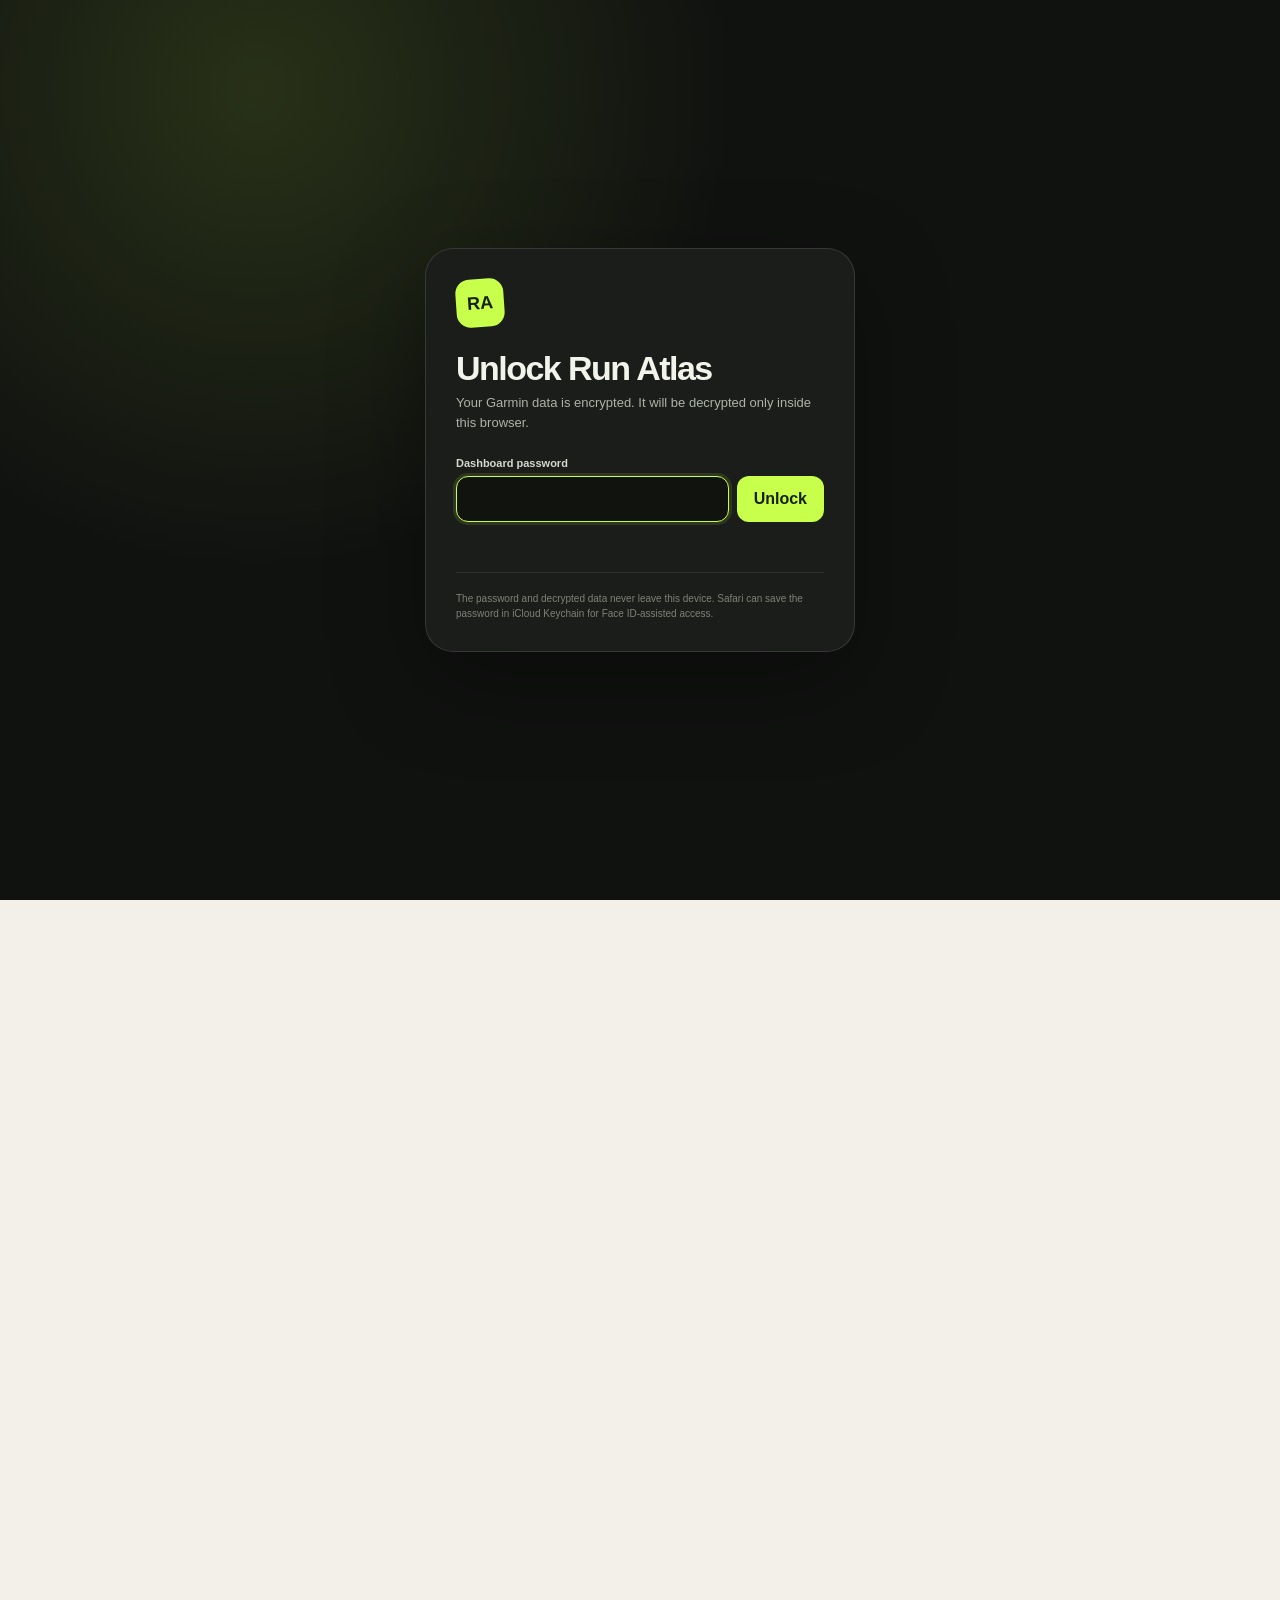
==== docs/index.html @ 518bfecf "Add encrypted Garmin dashboard publishing Co-authored-by: Cursor <cursoragent@cursor.com>" ====
<!doctype html>
<html lang="en">
<head>
<meta name="robots" content="noindex,nofollow">
<meta name="referrer" content="no-referrer">
<meta name="theme-color" content="#101210">
<meta name="apple-mobile-web-app-capable" content="yes">
<meta name="apple-mobile-web-app-status-bar-style" content="black-translucent">
<meta name="apple-mobile-web-app-title" content="Run Atlas">
<link rel="manifest" href="manifest.webmanifest">
<link rel="icon" href="icon.svg" type="image/svg+xml">
<link rel="stylesheet" href="unlock.css">

<meta charset="utf-8">
<meta name="viewport" content="width=device-width, initial-scale=1">
<title>Run Atlas</title>
<style>
  :root {
    color-scheme: light;
    --page: #f2f0e9;
    --surface: #fffef9;
    --surface-2: #e9e6dc;
    --ink: #151712;
    --muted: #696c63;
    --faint: #96998f;
    --line: rgba(21, 23, 18, .12);
    --hero: #171b16;
    --hero-ink: #f7f7ef;
    --lime: #c7ff4a;
    --blue: #527dff;
    --teal: #1aa87d;
    --orange: #ef7e42;
    --rose: #d75b67;
    --violet: #9c78ff;
    --shadow: 0 22px 65px rgba(31, 34, 27, .09);
    --radius: 22px;
  }
  :root[data-theme="dark"] {
    color-scheme: dark;
    --page: #101210;
    --surface: #1a1d19;
    --surface-2: #252920;
    --ink: #f2f3eb;
    --muted: #b1b5aa;
    --faint: #7d8277;
    --line: rgba(255, 255, 255, .11);
    --hero: #e9eee2;
    --hero-ink: #111510;
    --lime: #b6ed3f;
    --blue: #7898ff;
    --teal: #41c99d;
    --orange: #ff9864;
    --rose: #f17a86;
    --violet: #b59aff;
    --shadow: 0 24px 70px rgba(0, 0, 0, .28);
  }
  @media (prefers-color-scheme: dark) {
    :root:not([data-theme]) {
      color-scheme: dark;
      --page: #101210;
      --surface: #1a1d19;
      --surface-2: #252920;
      --ink: #f2f3eb;
      --muted: #b1b5aa;
      --faint: #7d8277;
      --line: rgba(255, 255, 255, .11);
      --hero: #e9eee2;
      --hero-ink: #111510;
      --lime: #b6ed3f;
      --blue: #7898ff;
      --teal: #41c99d;
      --orange: #ff9864;
      --rose: #f17a86;
      --violet: #b59aff;
      --shadow: 0 24px 70px rgba(0, 0, 0, .28);
    }
  }

  * { box-sizing: border-box; }
  html { scroll-behavior: smooth; }
  body {
    margin: 0;
    padding: 0 20px 76px;
    background:
      radial-gradient(circle at 7% -4%, color-mix(in srgb, var(--lime) 13%, transparent), transparent 30rem),
      var(--page);
    color: var(--ink);
    font-family: ui-sans-serif, -apple-system, BlinkMacSystemFont, "Segoe UI", sans-serif;
    -webkit-font-smoothing: antialiased;
  }
  button { font: inherit; }
  .wrap { width: min(1200px, 100%); margin: 0 auto; }
  .mono { font-variant-numeric: tabular-nums; }

  header { min-height: 92px; display: flex; align-items: center; gap: 14px; }
  .brand { display: flex; align-items: center; gap: 11px; font-size: 14px; font-weight: 760; }
  .brand-mark {
    width: 31px; height: 31px; display: grid; place-items: center; border-radius: 9px;
    background: var(--ink); color: var(--page); font-size: 10px; letter-spacing: -.04em;
    transform: rotate(-4deg);
  }
  .updated { color: var(--faint); font-size: 11px; }
  .spacer { flex: 1; }
  .theme-btn {
    padding: 8px 13px; border: 1px solid var(--line); border-radius: 999px;
    color: var(--ink); background: color-mix(in srgb, var(--surface) 82%, transparent); cursor: pointer;
  }

  .hero {
    position: relative; overflow: hidden; padding: clamp(26px, 5vw, 58px);
    background: var(--hero); color: var(--hero-ink); border-radius: 34px; box-shadow: var(--shadow);
  }
  .hero::after {
    content: ""; position: absolute; width: 480px; height: 480px; border-radius: 50%;
    right: -170px; top: -250px; background: var(--lime); opacity: .13;
  }
  .periods { position: relative; z-index: 2; display: flex; gap: 5px; flex-wrap: wrap; margin-bottom: 48px; }
  .periods button {
    border: 1px solid color-mix(in srgb, var(--hero-ink) 18%, transparent);
    border-radius: 999px; padding: 8px 12px; color: color-mix(in srgb, var(--hero-ink) 64%, transparent);
    background: transparent; font-size: 11px; cursor: pointer;
  }
  .periods button.active { color: #17200b; background: var(--lime); border-color: var(--lime); font-weight: 760; }
  .hero-grid { position: relative; z-index: 1; display: grid; grid-template-columns: 1.25fr .75fr; gap: 50px; align-items: end; }
  .hero-eyebrow { color: color-mix(in srgb, var(--hero-ink) 56%, transparent); font-size: 11px; font-weight: 800; letter-spacing: .11em; text-transform: uppercase; }
  .distance {
    display: flex; align-items: end; gap: 12px; margin: 12px 0 16px;
    font-size: clamp(86px, 15vw, 168px); line-height: .72; font-weight: 790; letter-spacing: -.085em;
  }
  .distance span { padding-bottom: .08em; font-size: clamp(18px, 2.5vw, 30px); letter-spacing: 0; color: color-mix(in srgb, var(--hero-ink) 62%, transparent); }
  .hero-summary { color: color-mix(in srgb, var(--hero-ink) 68%, transparent); font-size: 13px; }
  .hero-aside {
    padding: 20px; border: 1px solid color-mix(in srgb, var(--hero-ink) 15%, transparent);
    border-radius: 20px; background: color-mix(in srgb, var(--hero-ink) 5%, transparent);
  }
  .aside-label { color: color-mix(in srgb, var(--hero-ink) 50%, transparent); font-size: 10px; letter-spacing: .09em; text-transform: uppercase; }
  .aside-value { margin: 8px 0 5px; font-size: 26px; font-weight: 720; letter-spacing: -.035em; }
  .aside-sub { color: color-mix(in srgb, var(--hero-ink) 58%, transparent); font-size: 11px; line-height: 1.5; }
  .hero-stats {
    position: relative; z-index: 1; display: grid; grid-template-columns: repeat(5, 1fr);
    margin-top: 44px; padding-top: 22px; border-top: 1px solid color-mix(in srgb, var(--hero-ink) 15%, transparent);
  }
  .hero-stat { padding-right: 14px; }
  .hero-stat .label { color: color-mix(in srgb, var(--hero-ink) 46%, transparent); font-size: 9px; letter-spacing: .08em; text-transform: uppercase; }
  .hero-stat .value { margin-top: 5px; font-size: clamp(17px, 2vw, 23px); font-weight: 680; letter-spacing: -.02em; }
  .hero-stat .sub { margin-top: 3px; color: color-mix(in srgb, var(--hero-ink) 42%, transparent); font-size: 9px; }

  .section { margin-top: 54px; }
  .section-head { display: flex; justify-content: space-between; align-items: end; gap: 24px; margin-bottom: 16px; }
  .kicker { color: var(--blue); font-size: 10px; font-weight: 820; letter-spacing: .11em; text-transform: uppercase; }
  h2 { margin: 5px 0 0; font-size: clamp(25px, 3vw, 35px); line-height: 1; letter-spacing: -.045em; }
  .section-note { max-width: 48ch; color: var(--muted); font-size: 11px; line-height: 1.5; text-align: right; }
  .card { padding: 22px; border: 1px solid var(--line); border-radius: var(--radius); background: var(--surface); }
  .card-title { font-size: 14px; font-weight: 740; letter-spacing: -.02em; }
  .card-sub { margin-top: 4px; color: var(--muted); font-size: 11px; line-height: 1.5; }
  .grid-2 { display: grid; grid-template-columns: repeat(2, minmax(0, 1fr)); gap: 12px; }

  .chart { display: block; width: 100%; height: auto; margin-top: 17px; overflow: visible; }
  .grid-line { stroke: var(--line); stroke-width: 1; }
  .axis-label { fill: var(--faint); font-size: 9px; }
  .trend-line { fill: none; stroke-linecap: round; stroke-linejoin: round; stroke-width: 3; }
  .chart-caption { display: flex; justify-content: space-between; gap: 12px; margin-top: 7px; color: var(--muted); font-size: 10px; }

  .zone-track { display: flex; gap: 3px; height: 16px; margin: 28px 0 18px; border-radius: 999px; overflow: hidden; background: var(--surface-2); }
  .zone-segment { min-width: 2px; height: 100%; }
  .zone-legend { display: grid; grid-template-columns: repeat(3, 1fr); gap: 10px; }
  .zone-item { font-size: 10px; color: var(--muted); }
  .zone-item strong { display: block; margin-bottom: 3px; color: var(--ink); font-size: 18px; }
  .swatch { display: inline-block; width: 7px; height: 7px; margin-right: 5px; border-radius: 2px; }

  .latest-card {
    display: grid; grid-template-columns: minmax(0, .8fr) minmax(0, 1.2fr); gap: 38px;
    color: var(--hero-ink); background: var(--hero);
  }
  .latest-card .kicker { color: var(--lime); }
  .latest-distance { margin: 18px 0 3px; font-size: 56px; font-weight: 760; letter-spacing: -.065em; }
  .latest-distance span { font-size: 15px; letter-spacing: 0; color: color-mix(in srgb, var(--hero-ink) 55%, transparent); }
  .latest-title { color: color-mix(in srgb, var(--hero-ink) 62%, transparent); font-size: 12px; }
  .latest-stat-grid { display: grid; grid-template-columns: repeat(2, 1fr); gap: 18px 12px; margin-top: 28px; }
  .latest-stat .label { color: color-mix(in srgb, var(--hero-ink) 43%, transparent); font-size: 9px; text-transform: uppercase; letter-spacing: .08em; }
  .latest-stat .value { margin-top: 3px; font-size: 18px; font-weight: 670; }
  .read-card { padding: 18px; border-radius: 16px; background: color-mix(in srgb, var(--hero-ink) 7%, transparent); }
  .read-label { color: var(--lime); font-size: 9px; font-weight: 820; letter-spacing: .09em; text-transform: uppercase; }
  .read-text { margin-top: 8px; color: color-mix(in srgb, var(--hero-ink) 78%, transparent); font-size: 12px; line-height: 1.6; }
  .economy-grid { display: grid; grid-template-columns: repeat(3, 1fr); gap: 8px; margin-top: 14px; }
  .economy {
    min-height: 100px; padding: 13px; border-radius: 14px;
    border: 1px solid color-mix(in srgb, var(--hero-ink) 12%, transparent);
  }
  .economy .label { color: color-mix(in srgb, var(--hero-ink) 45%, transparent); font-size: 9px; }
  .economy .value { margin-top: 8px; font-size: 22px; font-weight: 690; }
  .economy .value span { font-size: 10px; color: color-mix(in srgb, var(--hero-ink) 48%, transparent); }
  .economy .delta { margin-top: 4px; color: color-mix(in srgb, var(--hero-ink) 50%, transparent); font-size: 9px; }
  .economy .delta.good { color: var(--lime); }
  .economy .delta.watch { color: var(--orange); }

  .recovery-grid { display: grid; grid-template-columns: repeat(6, minmax(0, 1fr)); gap: 10px; }
  .recovery-card { min-height: 152px; padding: 16px; border: 1px solid var(--line); border-radius: 18px; background: var(--surface); }
  .recovery-label { min-height: 28px; color: var(--muted); font-size: 10px; line-height: 1.35; }
  .recovery-value { margin-top: 11px; font-size: 28px; font-weight: 730; letter-spacing: -.045em; }
  .recovery-value span { font-size: 10px; color: var(--muted); letter-spacing: 0; }
  .recovery-sub { margin-top: 5px; color: var(--faint); font-size: 9px; line-height: 1.4; }
  .mini-bars { display: flex; align-items: end; gap: 3px; height: 27px; margin-top: 14px; }
  .mini-bars i { flex: 1; min-width: 2px; border-radius: 2px 2px 0 0; background: var(--blue); opacity: .65; }
  .empty-value { color: var(--faint); }

  .table-wrap { overflow-x: auto; }
  table { width: 100%; border-collapse: collapse; margin-top: 5px; font-size: 11px; }
  th, td { padding: 12px 9px; border-bottom: 1px solid var(--line); white-space: nowrap; text-align: left; }
  th { color: var(--faint); font-size: 8px; font-weight: 780; letter-spacing: .08em; text-transform: uppercase; }
  td.num, th.num { text-align: right; font-variant-numeric: tabular-nums; }
  tbody tr:first-child { background: color-mix(in srgb, var(--lime) 11%, transparent); }
  tbody tr:last-child td { border-bottom: 0; }
  .latest-tag { margin-left: 5px; color: var(--teal); font-size: 8px; font-weight: 800; text-transform: uppercase; }

  footer { display: flex; justify-content: space-between; gap: 20px; margin-top: 50px; color: var(--faint); font-size: 9px; line-height: 1.5; }

  @media (max-width: 900px) {
    .hero-grid, .latest-card { grid-template-columns: 1fr; }
    .hero-aside { max-width: 520px; }
    .recovery-grid { grid-template-columns: repeat(3, 1fr); }
    .economy-grid { grid-template-columns: repeat(2, 1fr); }
  }
  @media (max-width: 700px) {
    .hero-stats { grid-template-columns: repeat(3, 1fr); row-gap: 20px; }
    .grid-2 { grid-template-columns: 1fr; }
    .section-head { flex-direction: column; align-items: start; }
    .section-note { text-align: left; }
  }
  @media (max-width: 520px) {
    body { padding: 0 12px 50px; }
    header { min-height: 76px; }
    .updated { display: none; }
    .hero { padding: 24px 20px; border-radius: 24px; }
    .periods { margin-bottom: 38px; }
    .distance { font-size: 86px; }
    .hero-stats { grid-template-columns: repeat(2, 1fr); }
    .recovery-grid { grid-template-columns: repeat(2, 1fr); }
    .economy-grid { grid-template-columns: 1fr; }
    footer { flex-direction: column; }
  }
</style>
</head>
<body class="locked">
<div class="unlock-screen" id="unlock-screen">
  <main class="unlock-card">
    <div class="unlock-mark">RA</div>
    <h1>Unlock Run Atlas</h1>
    <p>Your Garmin data is encrypted. It will be decrypted only inside this browser.</p>
    <form id="unlock-form">
      <label for="unlock-password">Dashboard password</label>
      <div class="unlock-row">
        <input id="unlock-password" type="password" autocomplete="current-password"
               autocapitalize="none" spellcheck="false" required>
        <button id="unlock-submit" type="submit">Unlock</button>
      </div>
      <div class="unlock-error" id="unlock-error" role="alert" aria-live="polite"></div>
    </form>
    <div class="unlock-privacy">
      The password and decrypted data never leave this device. Safari can save
      the password in iCloud Keychain for Face ID-assisted access.
    </div>
  </main>
</div>

<div class="wrap">
  <header>
    <div class="brand"><span class="brand-mark">RA</span> Run Atlas</div>
    <span class="updated" id="updated"></span>
    <span class="spacer"></span>
    <button class="theme-btn" id="theme-btn" type="button" aria-label="Toggle color theme">Theme</button>
  </header>

  <main>
    <section class="hero" aria-labelledby="hero-label">
      <div class="periods" aria-label="Dashboard period">
        <button type="button" data-period="week">This week</button>
        <button type="button" data-period="30d" class="active">Last 30 days</button>
        <button type="button" data-period="block">Current block</button>
      </div>
      <div class="hero-grid">
        <div>
          <div class="hero-eyebrow" id="hero-label">Rolling 30 days</div>
          <div class="distance mono"><b id="hero-km">–</b><span>km</span></div>
          <div class="hero-summary" id="hero-summary"></div>
        </div>
        <div class="hero-aside">
          <div class="aside-label">Rhythm of the period</div>
          <div class="aside-value mono" id="weekly-rate">–</div>
          <div class="aside-sub" id="period-note"></div>
        </div>
      </div>
      <div class="hero-stats" id="hero-stats"></div>
    </section>

    <section class="section" aria-labelledby="momentum-title">
      <div class="section-head">
        <div><div class="kicker">Volume & effort</div><h2 id="momentum-title">Training rhythm</h2></div>
        <div class="section-note">A descriptive view of what happened—distance, frequency and effort distribution—with no goal or target imposed.</div>
      </div>
      <div class="grid-2">
        <article class="card">
          <div class="card-title">Weekly distance</div>
          <div class="card-sub">The last twelve weeks of your current continuous running block.</div>
          <div id="weekly-chart"></div>
        </article>
        <article class="card">
          <div class="card-title">Heart-rate zone mix</div>
          <div class="card-sub" id="zone-sub">Time spent at each effort level in the selected period.</div>
          <div id="zones"></div>
        </article>
      </div>
    </section>

    <section class="section" aria-labelledby="latest-title">
      <div class="section-head">
        <div><div class="kicker">Most recent activity</div><h2 id="latest-title">Latest run</h2></div>
        <div class="section-note">Cadence and form remain visible here, interpreted alongside speed and cardiovascular cost rather than used as a standalone score.</div>
      </div>
      <article class="card latest-card">
        <div>
          <div class="kicker" id="latest-date"></div>
          <div class="latest-distance mono"><b id="latest-km">–</b><span> km</span></div>
          <div class="latest-title" id="latest-name"></div>
          <div class="latest-stat-grid" id="latest-stats"></div>
        </div>
        <div>
          <div class="read-card">
            <div class="read-label">The useful read</div>
            <div class="read-text" id="coach-read"></div>
          </div>
          <div class="economy-grid" id="economy-grid"></div>
        </div>
      </article>
    </section>

    <section class="section" aria-labelledby="recovery-title">
      <div class="section-head">
        <div><div class="kicker">Daily Garmin signals</div><h2 id="recovery-title">Recovery window</h2></div>
        <div class="section-note" id="recovery-note">Latest available reading with a seven-day mini history. Missing device metrics stay blank instead of being guessed.</div>
      </div>
      <div class="recovery-grid" id="recovery-grid"></div>
    </section>

    <section class="section" aria-labelledby="form-title">
      <div class="section-head">
        <div><div class="kicker">Running economy</div><h2 id="form-title">Form over time</h2></div>
        <div class="section-note">Block-scoped trends make changes visible without projecting them into unsupported future outcomes.</div>
      </div>
      <div class="grid-2">
        <article class="card">
          <div class="card-title">Cadence progression</div>
          <div class="card-sub">Steps per minute on each eligible run. Latest: <strong id="cadence-latest"></strong></div>
          <div id="cadence-chart"></div>
        </article>
        <article class="card">
          <div class="card-title">Aerobic efficiency</div>
          <div class="card-sub">Metres travelled per heartbeat. Higher means more ground for the same cardiovascular cost.</div>
          <div id="efficiency-chart"></div>
        </article>
      </div>
      <article class="card" style="margin-top:12px">
        <div class="card-title">Cadence inside the latest run</div>
        <div class="card-sub">Lap-by-lap turnover reveals late-run drift hidden by the activity average.</div>
        <div id="lap-chart"></div>
      </article>
    </section>

    <section class="section" aria-labelledby="log-title">
      <div class="section-head">
        <div><div class="kicker">Selected period</div><h2 id="log-title">Run log</h2></div>
        <div class="section-note" id="log-note"></div>
      </div>
      <div class="card table-wrap">
        <table>
          <thead><tr>
            <th>Date</th><th class="num">Distance</th><th class="num">Time</th><th class="num">Pace</th>
            <th class="num">HR</th><th class="num">Cadence</th><th class="num">Power</th>
            <th class="num">Vert. ratio</th><th class="num">Load</th>
          </tr></thead>
          <tbody id="log-body"></tbody>
        </table>
      </div>
    </section>
  </main>

  <footer>
    <span>Personal Garmin dashboard · generated locally · no AI required</span>
    <span>Compare form metrics at similar pace and terrain; no single number defines running economy.</span>
  </footer>
</div>

<script id="dashboard-data" type="application/json"></script>
<script>
function startDashboard(DATA) {
  const SNAP = DATA.snapshot;
  const LATEST = SNAP.run;
  const ANCHOR = new Date(LATEST.datetime);
  let activePeriod = '30d';

  const $ = id => document.getElementById(id);
  const sum = (rows, fn) => rows.reduce((total, row) => total + (fn(row) || 0), 0);
  const average = values => values.length ? values.reduce((a, b) => a + b, 0) / values.length : null;
  function el(tag, cls, value) {
    const node = document.createElement(tag);
    if (cls) node.className = cls;
    if (value != null) node.textContent = value;
    return node;
  }
  function fmtPace(value) {
    if (value == null) return '–';
    let minutes = Math.floor(value), seconds = Math.round((value - minutes) * 60);
    if (seconds === 60) { minutes += 1; seconds = 0; }
    return minutes + ':' + String(seconds).padStart(2, '0');
  }
  function fmtDuration(minutes) {
    if (minutes == null) return '–';
    const hours = Math.floor(minutes / 60), mins = Math.round(minutes % 60);
    return hours ? `${hours}h ${mins}m` : `${mins}m`;
  }
  function signed(value, digits) {
    if (value == null) return '–';
    return (value > 0 ? '+' : '') + value.toFixed(digits);
  }
  function shortDate(value) {
    return new Date(value + 'T12:00:00').toLocaleDateString(undefined, { day: 'numeric', month: 'short' });
  }
  function monday(date) {
    const result = new Date(date);
    result.setHours(0, 0, 0, 0);
    result.setDate(result.getDate() - ((result.getDay() + 6) % 7));
    return result;
  }
  function periodRuns(key) {
    if (key === 'block') return DATA.runs.filter(run => run.in_block);
    const start = key === 'week' ? monday(ANCHOR) : new Date(ANCHOR.getTime() - 30 * 86400000);
    return DATA.runs.filter(run => {
      const time = new Date(run.datetime);
      return time >= start && time <= ANCHOR;
    });
  }
  function weighted(rows, field, weight) {
    const valid = rows.filter(row => row[field] != null && row[weight] > 0);
    const denominator = sum(valid, row => row[weight]);
    return denominator ? sum(valid, row => row[field] * row[weight]) / denominator : null;
  }
  function aggregate(rows, key) {
    const km = sum(rows, row => row.dist_km);
    const minutes = sum(rows, row => row.dur_min);
    const comparable = rows.filter(row => row.trend_eligible);
    const dates = rows.map(row => new Date(row.datetime));
    let spanDays = key === 'week' ? 7 : key === '30d' ? 30 : dates.length
      ? Math.max(7, (Math.max(...dates) - Math.min(...dates)) / 86400000 + 1) : 7;
    const zones = [0, 0, 0, 0, 0];
    rows.forEach(row => (row.hr_zones || []).forEach((value, i) => zones[i] += value || 0));
    return {
      km, minutes, count: rows.length, zones,
      longest: rows.length ? Math.max(...rows.map(row => row.dist_km)) : 0,
      cadence: weighted(comparable, 'cadence', 'dur_min'),
      pace: weighted(comparable, 'pace', 'dist_km'),
      hr: weighted(comparable, 'avg_hr', 'dur_min'),
      elevation: sum(rows, row => row.elev_gain),
      load: sum(rows, row => row.training_load),
      weeklyRate: km / spanDays * 7
    };
  }

  function renderHero() {
    const rows = periodRuns(activePeriod);
    const stats = aggregate(rows, activePeriod);
    const labels = {
      week: `Week of ${shortDate(monday(ANCHOR).toISOString().slice(0, 10))}`,
      '30d': `Rolling 30 days ending ${shortDate(LATEST.date)}`,
      block: `Current block since ${shortDate(DATA.block_start)}`
    };
    $('hero-label').textContent = labels[activePeriod];
    $('hero-km').textContent = stats.km.toFixed(1);
    $('hero-summary').textContent = `${stats.count} runs · ${fmtDuration(stats.minutes)} moving · longest ${stats.longest.toFixed(1)} km`;
    $('weekly-rate').textContent = stats.weeklyRate.toFixed(1) + ' km / week';
    $('period-note').textContent = activePeriod === 'week'
      ? 'Calendar week, Monday through the latest recorded activity.'
      : activePeriod === '30d'
        ? 'Rolling average across the selected 30-day window.'
        : `${DATA.block_run_count} runs without a break longer than 60 days.`;

    const heroStats = $('hero-stats');
    heroStats.innerHTML = '';
    [
      ['Cadence', stats.cadence != null ? stats.cadence.toFixed(0) + ' spm' : '–', `latest ${LATEST.cadence ? LATEST.cadence.toFixed(1) : '–'}`],
      ['Average pace', stats.pace != null ? fmtPace(stats.pace) + '/km' : '–', 'distance-weighted'],
      ['Average HR', stats.hr != null ? stats.hr.toFixed(0) + ' bpm' : '–', 'time-weighted'],
      ['Elevation', stats.elevation ? Math.round(stats.elevation) + ' m' : '–', 'total ascent'],
      ['Training load', stats.load ? Math.round(stats.load).toLocaleString() : '–', 'Garmin total']
    ].forEach(([label, value, sub]) => {
      const box = el('div', 'hero-stat');
      box.appendChild(el('div', 'label', label));
      box.appendChild(el('div', 'value mono', value));
      box.appendChild(el('div', 'sub', sub));
      heroStats.appendChild(box);
    });
    renderZones(stats.zones);
    renderLog(rows);
  }

  function renderWeekly() {
    const weekly = DATA.weekly.filter(week => week.week >= DATA.block_start).slice(-12);
    const host = $('weekly-chart');
    if (!weekly.length) return;
    const W = 560, H = 225, left = 34, right = 10, top = 20, bottom = 28;
    const max = Math.max(...weekly.map(week => week.km), 1) * 1.12;
    const slot = (W - left - right) / weekly.length;
    const y = value => top + (max - value) / max * (H - top - bottom);
    const svg = document.createElementNS('http://www.w3.org/2000/svg', 'svg');
    svg.setAttribute('viewBox', `0 0 ${W} ${H}`); svg.setAttribute('class', 'chart');
    svg.setAttribute('role', 'img'); svg.setAttribute('aria-label', 'Weekly running distance');
    [0, .5, 1].forEach(ratio => {
      const gy = top + ratio * (H - top - bottom);
      const line = document.createElementNS(svg.namespaceURI, 'line');
      [['x1', left], ['x2', W - right], ['y1', gy], ['y2', gy], ['class', 'grid-line']].forEach(([k, v]) => line.setAttribute(k, v));
      svg.appendChild(line);
      const label = document.createElementNS(svg.namespaceURI, 'text');
      label.setAttribute('x', 0); label.setAttribute('y', gy + 3); label.setAttribute('class', 'axis-label');
      label.textContent = (max - ratio * max).toFixed(0); svg.appendChild(label);
    });
    weekly.forEach((week, i) => {
      const bar = document.createElementNS(svg.namespaceURI, 'rect');
      const x = left + i * slot + slot * .16, width = slot * .68;
      bar.setAttribute('x', x); bar.setAttribute('y', y(week.km));
      bar.setAttribute('width', width); bar.setAttribute('height', Math.max(1, H - bottom - y(week.km)));
      bar.setAttribute('rx', 4); bar.setAttribute('fill', i === weekly.length - 1 ? 'var(--lime)' : 'var(--blue)');
      svg.appendChild(bar);
      if (i % 2 === 0 || i === weekly.length - 1) {
        const label = document.createElementNS(svg.namespaceURI, 'text');
        label.setAttribute('x', x + width / 2); label.setAttribute('y', H - 6);
        label.setAttribute('text-anchor', 'middle'); label.setAttribute('class', 'axis-label');
        label.textContent = week.week.slice(5); svg.appendChild(label);
      }
    });
    host.appendChild(svg);
    const caption = el('div', 'chart-caption');
    caption.appendChild(el('span', null, weekly.length + ' weeks shown'));
    caption.appendChild(el('span', 'mono', 'Latest ' + weekly[weekly.length - 1].km.toFixed(1) + ' km'));
    host.appendChild(caption);
  }

  function renderZones(zones) {
    const host = $('zones'); host.innerHTML = '';
    const bands = [zones[0] + zones[1], zones[2], zones[3] + zones[4]];
    const total = bands.reduce((a, b) => a + b, 0);
    if (!total) {
      host.appendChild(el('div', 'card-sub', 'No heart-rate zone data in this period.'));
      return;
    }
    const colors = ['var(--teal)', 'var(--orange)', 'var(--rose)'];
    const labels = ['Easy · Z1–2', 'Moderate · Z3', 'Hard · Z4–5'];
    const track = el('div', 'zone-track');
    bands.forEach((value, i) => {
      const segment = el('span', 'zone-segment');
      segment.style.width = (100 * value / total) + '%'; segment.style.background = colors[i];
      track.appendChild(segment);
    });
    host.appendChild(track);
    const legend = el('div', 'zone-legend');
    bands.forEach((value, i) => {
      const item = el('div', 'zone-item');
      item.appendChild(el('strong', 'mono', (100 * value / total).toFixed(0) + '%'));
      const swatch = el('span', 'swatch'); swatch.style.background = colors[i]; item.appendChild(swatch);
      item.appendChild(document.createTextNode(labels[i])); legend.appendChild(item);
    });
    host.appendChild(legend);
  }

  function buildCoachRead() {
    const efficiency = SNAP.economy.find(metric => metric.field === 'efficiency');
    const cadenceDelta = SNAP.cadence.delta;
    const previous = SNAP.previous_run;
    const paceDelta = previous && previous.pace && LATEST.pace ? LATEST.pace - previous.pace : null;
    let opening;
    if (cadenceDelta != null && cadenceDelta > 2 && efficiency && efficiency.delta < 0) {
      opening = `Cadence was ${cadenceDelta.toFixed(1)} spm above the recent baseline, while aerobic efficiency was ${Math.abs(efficiency.delta).toFixed(2)} m/beat lower.`;
    } else if (cadenceDelta != null && efficiency && cadenceDelta > 1 && efficiency.delta > 0) {
      opening = 'Cadence and aerobic efficiency both moved up against their recent baselines.';
    } else {
      opening = `Cadence was ${Math.abs(cadenceDelta || 0).toFixed(1)} spm ${cadenceDelta >= 0 ? 'above' : 'below'} the recent baseline.`;
    }
    const pace = paceDelta != null ? ` Pace was ${Math.abs(paceDelta * 60).toFixed(0)} sec/km ${paceDelta > 0 ? 'slower' : 'faster'} than the prior run.` : '';
    const finish = LATEST.decoupling != null ? ` Back-half pace change: ${signed(LATEST.decoupling, 1)}%.` : '';
    return opening + pace + ' Read these together rather than chasing turnover alone.' + finish;
  }

  function renderLatest() {
    $('latest-date').textContent = shortDate(LATEST.date);
    $('latest-km').textContent = LATEST.dist_km.toFixed(2);
    $('latest-name').textContent = (LATEST.name || 'Run') + ' · ' + (LATEST.te_label || 'running').replaceAll('_', ' ').toLowerCase();
    const host = $('latest-stats');
    [
      ['Time', fmtDuration(LATEST.dur_min)],
      ['Pace', LATEST.pace_str + '/km'],
      ['Cadence', LATEST.cadence ? LATEST.cadence.toFixed(1) + ' spm' : '–'],
      ['Average HR', LATEST.avg_hr ? LATEST.avg_hr.toFixed(0) + ' bpm' : '–']
    ].forEach(([label, value]) => {
      const item = el('div', 'latest-stat');
      item.appendChild(el('div', 'label', label)); item.appendChild(el('div', 'value mono', value)); host.appendChild(item);
    });
    $('coach-read').textContent = buildCoachRead();
    SNAP.economy.forEach(metric => {
      const item = el('div', 'economy');
      item.appendChild(el('div', 'label', metric.label));
      const digits = metric.field === 'efficiency' ? 2 : ['gct', 'stride_len', 'avg_power'].includes(metric.field) ? 0 : 1;
      const value = el('div', 'value mono', metric.value != null ? metric.value.toFixed(digits) : '–');
      value.appendChild(el('span', null, ' ' + metric.unit)); item.appendChild(value);
      let cls = 'delta', delta = 'No recent baseline';
      if (metric.delta != null) {
        delta = signed(metric.delta, digits) + ' vs previous 10';
        if (metric.lower_better != null && metric.delta !== 0) {
          const improved = metric.lower_better ? metric.delta < 0 : metric.delta > 0;
          cls += improved ? ' good' : ' watch';
        }
      }
      item.appendChild(el('div', cls, delta)); $('economy-grid').appendChild(item);
    });
  }

  function latestWellness(field) {
    return DATA.wellness.slice().reverse().find(day => day[field] != null);
  }
  function recentWellnessValues(field, count) {
    return DATA.wellness.filter(day => day[field] != null).slice(-count).map(day => day[field]);
  }
  function renderRecovery() {
    const configs = [
      ['Sleep score', 'sleep_score', '', 'Garmin overnight score', 'var(--violet)'],
      ['Sleep duration', 'sleep_hours', 'h', 'Total recorded sleep', 'var(--blue)'],
      ['Body battery', 'body_battery', '', 'Latest daily level', 'var(--lime)'],
      ['Resting HR', 'resting_hr', 'bpm', 'Daily resting pulse', 'var(--rose)'],
      ['HRV', 'hrv', 'ms', 'Last-night average', 'var(--teal)'],
      ['Readiness', 'readiness', '/100', 'Garmin training readiness', 'var(--orange)'],
      ['Stress', 'stress', '', 'Average daily stress', 'var(--orange)'],
      ['Steps', 'steps', '', 'Latest daily steps', 'var(--blue)'],
      ['Respiration', 'respiration', 'brpm', 'Average during sleep', 'var(--teal)'],
      ['SpO₂', 'spo2', '%', 'Average during sleep', 'var(--violet)']
    ];
    const available = configs.filter(config => latestWellness(config[1])).slice(0, 6);
    const host = $('recovery-grid');
    available.forEach(([label, field, unit, sub, color]) => {
      const record = latestWellness(field);
      const values = recentWellnessValues(field, 7);
      const card = el('article', 'recovery-card');
      card.appendChild(el('div', 'recovery-label', label));
      const raw = record[field];
      const formatted = field === 'steps' ? Math.round(raw).toLocaleString()
        : field === 'sleep_hours' ? raw.toFixed(1)
        : Number(raw).toFixed(field === 'respiration' || field === 'spo2' ? 1 : 0);
      const value = el('div', 'recovery-value mono', formatted);
      value.appendChild(el('span', null, unit ? ' ' + unit : '')); card.appendChild(value);
      card.appendChild(el('div', 'recovery-sub', `${sub} · ${shortDate(record.date)}`));
      const bars = el('div', 'mini-bars');
      const min = Math.min(...values), max = Math.max(...values);
      values.forEach(point => {
        const bar = el('i'); bar.style.background = color;
        bar.style.height = (7 + 20 * ((point - min) / (max - min || 1))) + 'px'; bars.appendChild(bar);
      });
      card.appendChild(bars); host.appendChild(card);
    });
    if (!available.length) host.appendChild(el('div', 'card empty-value', 'No recent wellness readings are available.'));
  }

  function renderTrend(hostId, field, digits, unit, color, aria) {
    const host = $(hostId);
    const rows = DATA.runs.filter(run => run.in_block && run.trend_eligible && run[field] != null).slice(-24);
    if (rows.length < 2) { host.appendChild(el('div', 'card-sub', 'Not enough readings yet.')); return; }
    const W = 560, H = 215, left = 36, right = 14, top = 20, bottom = 28;
    const values = rows.map(run => run[field]);
    let min = Math.min(...values), max = Math.max(...values), pad = (max - min || 1) * .18;
    min -= pad; max += pad;
    const x = i => left + i * ((W - left - right) / (rows.length - 1));
    const y = value => top + (max - value) / (max - min) * (H - top - bottom);
    const svg = document.createElementNS('http://www.w3.org/2000/svg', 'svg');
    svg.setAttribute('viewBox', `0 0 ${W} ${H}`); svg.setAttribute('class', 'chart');
    svg.setAttribute('role', 'img'); svg.setAttribute('aria-label', aria);
    [0, .5, 1].forEach(ratio => {
      const gy = top + ratio * (H - top - bottom), line = document.createElementNS(svg.namespaceURI, 'line');
      [['x1', left], ['x2', W-right], ['y1', gy], ['y2', gy], ['class', 'grid-line']].forEach(([k,v]) => line.setAttribute(k,v));
      svg.appendChild(line);
      const label = document.createElementNS(svg.namespaceURI, 'text');
      label.setAttribute('x', 0); label.setAttribute('y', gy + 3); label.setAttribute('class', 'axis-label');
      label.textContent = (max - ratio * (max - min)).toFixed(digits); svg.appendChild(label);
    });
    const path = document.createElementNS(svg.namespaceURI, 'path');
    path.setAttribute('d', rows.map((row, i) => `${i ? 'L' : 'M'} ${x(i).toFixed(1)} ${y(row[field]).toFixed(1)}`).join(' '));
    path.setAttribute('class', 'trend-line'); path.setAttribute('stroke', color); svg.appendChild(path);
    rows.forEach((row, i) => {
      const circle = document.createElementNS(svg.namespaceURI, 'circle');
      circle.setAttribute('cx', x(i)); circle.setAttribute('cy', y(row[field]));
      circle.setAttribute('r', i === rows.length - 1 ? 6 : 2.7);
      circle.setAttribute('fill', i === rows.length - 1 ? 'var(--lime)' : color);
      if (i === rows.length - 1) circle.setAttribute('stroke', 'var(--ink)');
      svg.appendChild(circle);
    });
    host.appendChild(svg);
    const caption = el('div', 'chart-caption');
    caption.appendChild(el('span', null, `${rows.length} recent readings`));
    caption.appendChild(el('span', 'mono', `Latest ${rows[rows.length-1][field].toFixed(digits)} ${unit}`));
    host.appendChild(caption);
  }

  function renderLaps() {
    const host = $('lap-chart'), laps = (LATEST.laps || []).filter(lap => lap.cadence != null);
    if (laps.length < 2) { host.appendChild(el('div', 'card-sub', 'No lap-level cadence recorded.')); return; }
    const W = 1120, H = 215, left = 38, right = 12, top = 22, bottom = 28;
    const values = laps.map(lap => lap.cadence), min = Math.min(...values) - 3, max = Math.max(...values) + 3;
    const x = i => left + i * ((W-left-right)/(laps.length-1)), y = v => top + (max-v)/(max-min)*(H-top-bottom);
    const svg = document.createElementNS('http://www.w3.org/2000/svg', 'svg');
    svg.setAttribute('viewBox', `0 0 ${W} ${H}`); svg.setAttribute('class', 'chart');
    svg.setAttribute('role', 'img'); svg.setAttribute('aria-label', 'Latest run cadence by lap');
    [0,.5,1].forEach(ratio => {
      const gy = top + ratio*(H-top-bottom), line = document.createElementNS(svg.namespaceURI,'line');
      [['x1',left],['x2',W-right],['y1',gy],['y2',gy],['class','grid-line']].forEach(([k,v])=>line.setAttribute(k,v));
      svg.appendChild(line);
      const label = document.createElementNS(svg.namespaceURI,'text');
      label.setAttribute('x',0); label.setAttribute('y',gy+3); label.setAttribute('class','axis-label');
      label.textContent=(max-ratio*(max-min)).toFixed(0); svg.appendChild(label);
    });
    const path = document.createElementNS(svg.namespaceURI,'path');
    path.setAttribute('d',laps.map((lap,i)=>`${i?'L':'M'} ${x(i)} ${y(lap.cadence)}`).join(' '));
    path.setAttribute('class','trend-line'); path.setAttribute('stroke','var(--blue)'); svg.appendChild(path);
    laps.forEach((lap,i)=>{
      const dot=document.createElementNS(svg.namespaceURI,'circle');
      dot.setAttribute('cx',x(i)); dot.setAttribute('cy',y(lap.cadence)); dot.setAttribute('r',4);
      dot.setAttribute('fill','var(--surface)'); dot.setAttribute('stroke','var(--blue)'); dot.setAttribute('stroke-width',2); svg.appendChild(dot);
      if (laps.length<=16 || i%2===0 || i===laps.length-1) {
        const label=document.createElementNS(svg.namespaceURI,'text');
        label.setAttribute('x',x(i)); label.setAttribute('y',H-5); label.setAttribute('text-anchor','middle'); label.setAttribute('class','axis-label');
        label.textContent=lap.lap; svg.appendChild(label);
      }
    });
    host.appendChild(svg);
    const half=Math.floor(laps.length/2), first=average(laps.slice(0,half).map(l=>l.cadence)), second=average(laps.slice(half).map(l=>l.cadence));
    const caption=el('div','chart-caption');
    caption.appendChild(el('span',null,`First half ${first.toFixed(1)} spm`));
    caption.appendChild(el('span','mono',`Back-half change ${signed(second-first,1)} spm`)); host.appendChild(caption);
  }

  function renderLog(rows) {
    const host = $('log-body'); host.innerHTML = '';
    const sorted = rows.slice().sort((a,b)=>b.datetime.localeCompare(a.datetime));
    $('log-note').textContent = `${sorted.length} runs in the selected period.`;
    sorted.forEach((run,index)=>{
      const tr=document.createElement('tr'), date=el('td',null,shortDate(run.date));
      if(run.datetime===LATEST.datetime) date.appendChild(el('span','latest-tag','latest'));
      tr.appendChild(date);
      [
        run.dist_km.toFixed(1)+' km', fmtDuration(run.dur_min), run.pace_str+'/km',
        run.avg_hr?run.avg_hr.toFixed(0):'–', run.cadence?run.cadence.toFixed(1):'–',
        run.avg_power?run.avg_power.toFixed(0)+' W':'–', run.vert_ratio?run.vert_ratio.toFixed(1)+'%':'–',
        run.training_load?run.training_load.toFixed(0):'–'
      ].forEach(value=>tr.appendChild(el('td','num mono',value)));
      host.appendChild(tr);
    });
  }

  $('updated').textContent = `Data through ${shortDate(LATEST.date)} · ${DATA.runs.length} runs stored`;
  renderWeekly();
  renderLatest();
  renderRecovery();
  $('cadence-latest').textContent = LATEST.cadence ? LATEST.cadence.toFixed(1) + ' spm' : '–';
  renderTrend('cadence-chart','cadence',0,'spm','var(--blue)','Cadence over the current block');
  renderTrend('efficiency-chart','efficiency',2,'m/beat','var(--teal)','Aerobic efficiency over the current block');
  renderLaps();
  renderHero();

  document.querySelectorAll('.periods button').forEach(button => button.addEventListener('click', () => {
    activePeriod = button.dataset.period;
    document.querySelectorAll('.periods button').forEach(item => item.classList.toggle('active', item === button));
    renderHero();
  }));

  (function initTheme() {
    const button = $('theme-btn');
    let saved; try { saved = localStorage.getItem('run-atlas-theme'); } catch (error) {}
    if (saved) document.documentElement.setAttribute('data-theme', saved);
    button.addEventListener('click', () => {
      const explicit = document.documentElement.getAttribute('data-theme');
      const isDark = explicit ? explicit === 'dark' : matchMedia('(prefers-color-scheme: dark)').matches;
      const next = isDark ? 'light' : 'dark';
      document.documentElement.setAttribute('data-theme', next);
      button.setAttribute('aria-pressed', String(next === 'dark'));
      try { localStorage.setItem('run-atlas-theme', next); } catch (error) {}
    });
  })();
}

window.startDashboard = startDashboard;
const embeddedDashboardData = document.getElementById('dashboard-data').textContent.trim();
if (embeddedDashboardData) {
  startDashboard(JSON.parse(embeddedDashboardData));
}
</script>
<script src="unlock.js"></script>
</body>
</html>
---- docs/unlock.css ----
.locked > .wrap {
  visibility: hidden;
}

.unlock-screen {
  position: fixed;
  inset: 0;
  z-index: 1000;
  display: grid;
  place-items: center;
  padding: 24px;
  background:
    radial-gradient(circle at 20% 10%, rgba(199, 255, 74, 0.13), transparent 30rem),
    #101210;
  color: #f2f3eb;
  font-family: ui-sans-serif, -apple-system, BlinkMacSystemFont, "Segoe UI", sans-serif;
}

.unlock-card {
  width: min(430px, 100%);
  padding: 30px;
  border: 1px solid rgba(255, 255, 255, 0.12);
  border-radius: 28px;
  background: #1a1d19;
  box-shadow: 0 30px 90px rgba(0, 0, 0, 0.35);
}

.unlock-mark {
  width: 48px;
  height: 48px;
  display: grid;
  place-items: center;
  border-radius: 14px;
  background: #c7ff4a;
  color: #17200b;
  font-size: 18px;
  font-weight: 900;
  transform: rotate(-4deg);
}

.unlock-card h1 {
  margin: 24px 0 8px;
  font-size: 34px;
  line-height: 1;
  letter-spacing: -0.045em;
}

.unlock-card p {
  margin: 0 0 24px;
  color: #aeb3a8;
  font-size: 13px;
  line-height: 1.55;
}

.unlock-card label {
  display: block;
  margin-bottom: 7px;
  color: #d6d9d0;
  font-size: 11px;
  font-weight: 700;
}

.unlock-row {
  display: flex;
  gap: 8px;
}

.unlock-row input {
  min-width: 0;
  flex: 1;
  padding: 13px 14px;
  border: 1px solid rgba(255, 255, 255, 0.14);
  border-radius: 12px;
  outline: none;
  background: #11130f;
  color: #fff;
  font: inherit;
}

.unlock-row input:focus {
  border-color: #c7ff4a;
  box-shadow: 0 0 0 3px rgba(199, 255, 74, 0.12);
}

.unlock-row button {
  padding: 0 17px;
  border: 0;
  border-radius: 12px;
  background: #c7ff4a;
  color: #17200b;
  font: inherit;
  font-weight: 800;
  cursor: pointer;
}

.unlock-row button:disabled {
  cursor: wait;
  opacity: 0.65;
}

.unlock-error {
  min-height: 18px;
  margin-top: 10px;
  color: #ff8d80;
  font-size: 11px;
}

.unlock-privacy {
  margin-top: 22px;
  padding-top: 18px;
  border-top: 1px solid rgba(255, 255, 255, 0.09);
  color: #7d8277;
  font-size: 10px;
  line-height: 1.5;
}
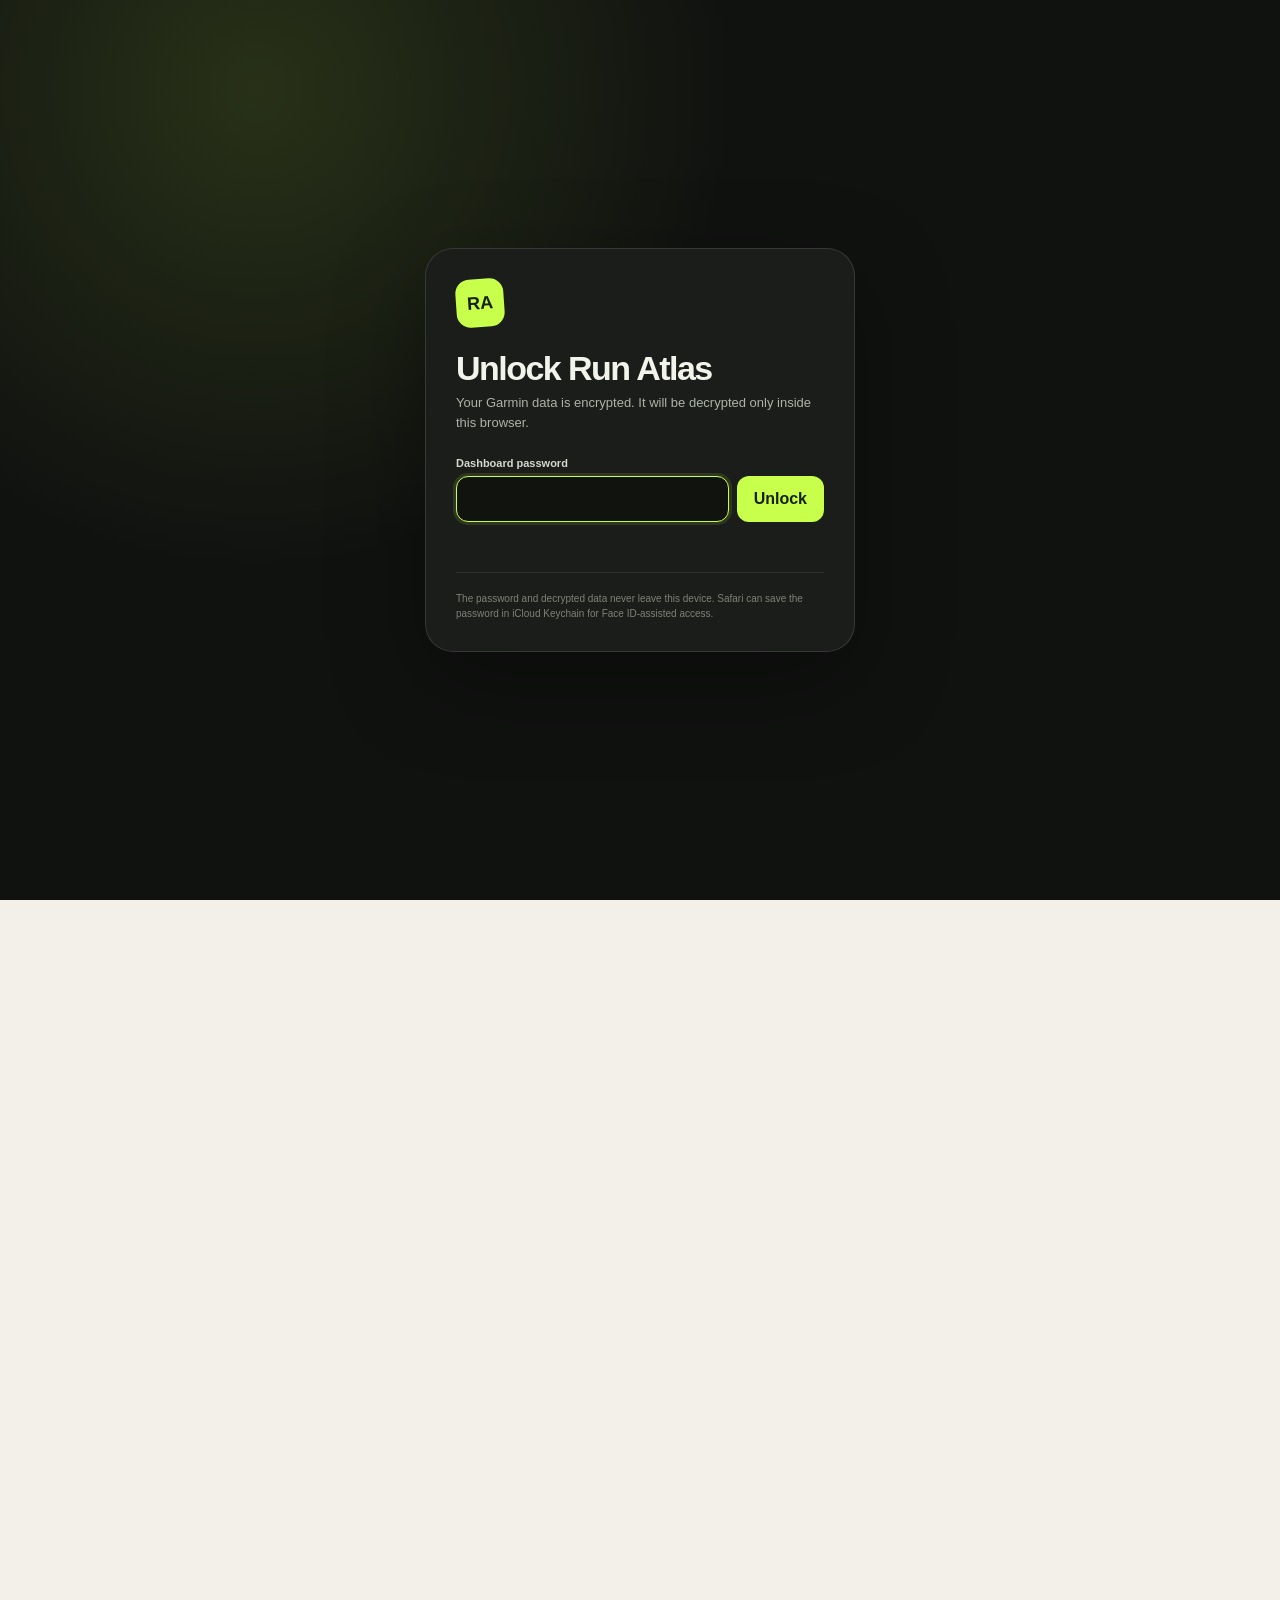
==== commit bf644d3a: "Update encrypted dashboard" ====
--- a/docs/index.html
+++ b/docs/index.html
@@ -168,6 +168,29 @@
   .zone-item strong { display: block; margin-bottom: 3px; color: var(--ink); font-size: 18px; }
   .swatch { display: inline-block; width: 7px; height: 7px; margin-right: 5px; border-radius: 2px; }
 
+  .vo2-card {
+    display: grid; grid-template-columns: minmax(280px, .75fr) minmax(0, 1.25fr);
+    gap: clamp(26px, 5vw, 64px); align-items: center; overflow: hidden;
+  }
+  .vo2-gauge-wrap { position: relative; width: min(330px, 100%); margin: 0 auto; }
+  .vo2-gauge { display: block; width: 100%; height: auto; overflow: visible; }
+  .vo2-gauge path { fill: none; stroke-width: 12; }
+  .vo2-marker { stroke: var(--surface); stroke-width: 4; }
+  .vo2-reading {
+    position: absolute; inset: 29% 0 auto; display: flex; flex-direction: column;
+    align-items: center; pointer-events: none;
+  }
+  .vo2-reading strong { font-size: 62px; line-height: 1; font-weight: 530; letter-spacing: -.055em; }
+  .vo2-reading span { margin-top: 12px; font-size: 18px; }
+  .vo2-title { display: flex; align-items: center; gap: 9px; color: var(--muted); font-size: 12px; }
+  .vo2-title-mark { color: var(--teal); font-size: 18px; }
+  .vo2-context h3 { margin: 10px 0 8px; font-size: clamp(25px, 3vw, 36px); letter-spacing: -.045em; }
+  .vo2-copy { max-width: 58ch; color: var(--muted); font-size: 12px; line-height: 1.6; }
+  .vo2-facts { display: grid; grid-template-columns: repeat(2, minmax(0, 1fr)); gap: 10px; margin-top: 24px; }
+  .vo2-fact { padding: 13px 14px; border-radius: 14px; background: var(--surface-2); }
+  .vo2-fact .label { color: var(--faint); font-size: 9px; letter-spacing: .07em; text-transform: uppercase; }
+  .vo2-fact .value { margin-top: 5px; font-size: 17px; font-weight: 690; letter-spacing: -.025em; }
+
   .latest-card {
     display: grid; grid-template-columns: minmax(0, .8fr) minmax(0, 1.2fr); gap: 38px;
     color: var(--hero-ink); background: var(--hero);
@@ -216,7 +239,7 @@
   footer { display: flex; justify-content: space-between; gap: 20px; margin-top: 50px; color: var(--faint); font-size: 9px; line-height: 1.5; }
 
   @media (max-width: 900px) {
-    .hero-grid, .latest-card { grid-template-columns: 1fr; }
+    .hero-grid, .vo2-card, .latest-card { grid-template-columns: 1fr; }
     .hero-aside { max-width: 520px; }
     .recovery-grid { grid-template-columns: repeat(3, 1fr); }
     .economy-grid { grid-template-columns: repeat(2, 1fr); }
@@ -310,6 +333,28 @@
           <div id="zones"></div>
         </article>
       </div>
+    </section>
+
+    <section class="section" aria-labelledby="vo2-title">
+      <div class="section-head">
+        <div><div class="kicker">Aerobic capacity</div><h2 id="vo2-title">Running VO₂ max</h2></div>
+        <div class="section-note">Garmin’s latest running estimate, refreshed with every sync and shown with its recent context.</div>
+      </div>
+      <article class="card vo2-card">
+        <div class="vo2-gauge-wrap">
+          <svg class="vo2-gauge" id="vo2-gauge" viewBox="0 0 300 250" role="img" aria-label="Running VO2 max gauge"></svg>
+          <div class="vo2-reading">
+            <strong class="mono" id="vo2-value">–</strong>
+            <span id="vo2-category"></span>
+          </div>
+        </div>
+        <div class="vo2-context">
+          <div class="vo2-title"><span class="vo2-title-mark">●</span> Latest Garmin running estimate</div>
+          <h3 id="vo2-headline">Aerobic capacity</h3>
+          <div class="vo2-copy" id="vo2-copy"></div>
+          <div class="vo2-facts" id="vo2-facts"></div>
+        </div>
+      </article>
     </section>
 
     <section class="section" aria-labelledby="latest-title">
@@ -568,6 +613,83 @@
       item.appendChild(document.createTextNode(labels[i])); legend.appendChild(item);
     });
     host.appendChild(legend);
+  }
+
+  function renderVo2() {
+    const history = (DATA.fitness && DATA.fitness.vo2_history) || [];
+    const status = DATA.training_status || {};
+    const latestHistory = history.length ? history[history.length - 1] : null;
+    const precise = Number(status.vo2max != null ? status.vo2max : latestHistory && latestHistory.v);
+    const gauge = $('vo2-gauge');
+
+    if (!Number.isFinite(precise)) {
+      $('vo2-value').textContent = '–';
+      $('vo2-category').textContent = 'Not available';
+      $('vo2-copy').textContent = 'Garmin has not supplied a running VO₂ max estimate yet.';
+      return;
+    }
+
+    const min = 25, max = 65, startAngle = 140, endAngle = 400;
+    const angleFor = value => startAngle + (endAngle - startAngle) *
+      ((Math.max(min, Math.min(max, value)) - min) / (max - min));
+    const point = angle => {
+      const radians = angle * Math.PI / 180;
+      return { x: 150 + 100 * Math.cos(radians), y: 130 + 100 * Math.sin(radians) };
+    };
+    const arc = (from, to) => {
+      const a = point(from), b = point(to);
+      return `M ${a.x.toFixed(2)} ${a.y.toFixed(2)} A 100 100 0 ${to - from > 180 ? 1 : 0} 1 ${b.x.toFixed(2)} ${b.y.toFixed(2)}`;
+    };
+    const ranges = [
+      [25, 35, 'var(--rose)'],
+      [35, 40, 'var(--orange)'],
+      [40, 45, 'var(--teal)'],
+      [45, 52, 'var(--blue)'],
+      [52, 65, 'var(--violet)']
+    ];
+    ranges.forEach(([from, to, color]) => {
+      const path = document.createElementNS(gauge.namespaceURI, 'path');
+      path.setAttribute('d', arc(angleFor(from) + 1.5, angleFor(to) - 1.5));
+      path.setAttribute('stroke', color);
+      path.setAttribute('stroke-linecap', 'butt');
+      gauge.appendChild(path);
+    });
+
+    const markerPoint = point(angleFor(precise));
+    const marker = document.createElementNS(gauge.namespaceURI, 'circle');
+    marker.setAttribute('cx', markerPoint.x);
+    marker.setAttribute('cy', markerPoint.y);
+    marker.setAttribute('r', 9);
+    marker.setAttribute('fill', 'var(--teal)');
+    marker.setAttribute('class', 'vo2-marker');
+    gauge.appendChild(marker);
+
+    const category = precise < 35 ? 'Low' : precise < 40 ? 'Fair'
+      : precise < 47 ? 'Good' : precise < 53 ? 'Excellent' : 'Superior';
+    $('vo2-value').textContent = Math.round(precise);
+    $('vo2-category').textContent = category;
+    $('vo2-headline').textContent = `${category} aerobic estimate`;
+    $('vo2-copy').textContent =
+      'VO₂ max estimates how much oxygen your body can use at hard running effort. Garmin recalculates it after qualifying activities, so this card follows the newest synced estimate automatically. Display bands are general context; Garmin’s exact classification can vary with profile and age.';
+
+    const first = history.length ? history[0].v : null;
+    const latestRunValue = latestHistory ? latestHistory.v : null;
+    const feedback = status.feedback
+      ? status.feedback.replace(/_\d+$/, '').replaceAll('_', ' ').toLowerCase()
+          .replace(/\b\w/g, letter => letter.toUpperCase())
+      : null;
+    const facts = [
+      ['Precise estimate', precise.toFixed(1)],
+      ['Latest run value', latestRunValue != null ? latestRunValue.toFixed(0) : '–'],
+      ['Current block change', first != null ? signed(precise - first, 1) : '–'],
+      ['Garmin status', feedback || 'Not available']
+    ];
+    facts.forEach(([label, value]) => {
+      const fact = el('div', 'vo2-fact');
+      fact.appendChild(el('div', 'label', label));
+      fact.appendChild(el('div', 'value mono', value));
+      $('vo2-facts').appendChild(fact);
+    });
   }
 
   function buildCoachRead() {
@@ -761,6 +883,7 @@
 
   $('updated').textContent = `Data through ${shortDate(LATEST.date)} · ${DATA.runs.length} runs stored`;
   renderWeekly();
+  renderVo2();
   renderLatest();
   renderRecovery();
   $('cadence-latest').textContent = LATEST.cadence ? LATEST.cadence.toFixed(1) + ' spm' : '–';
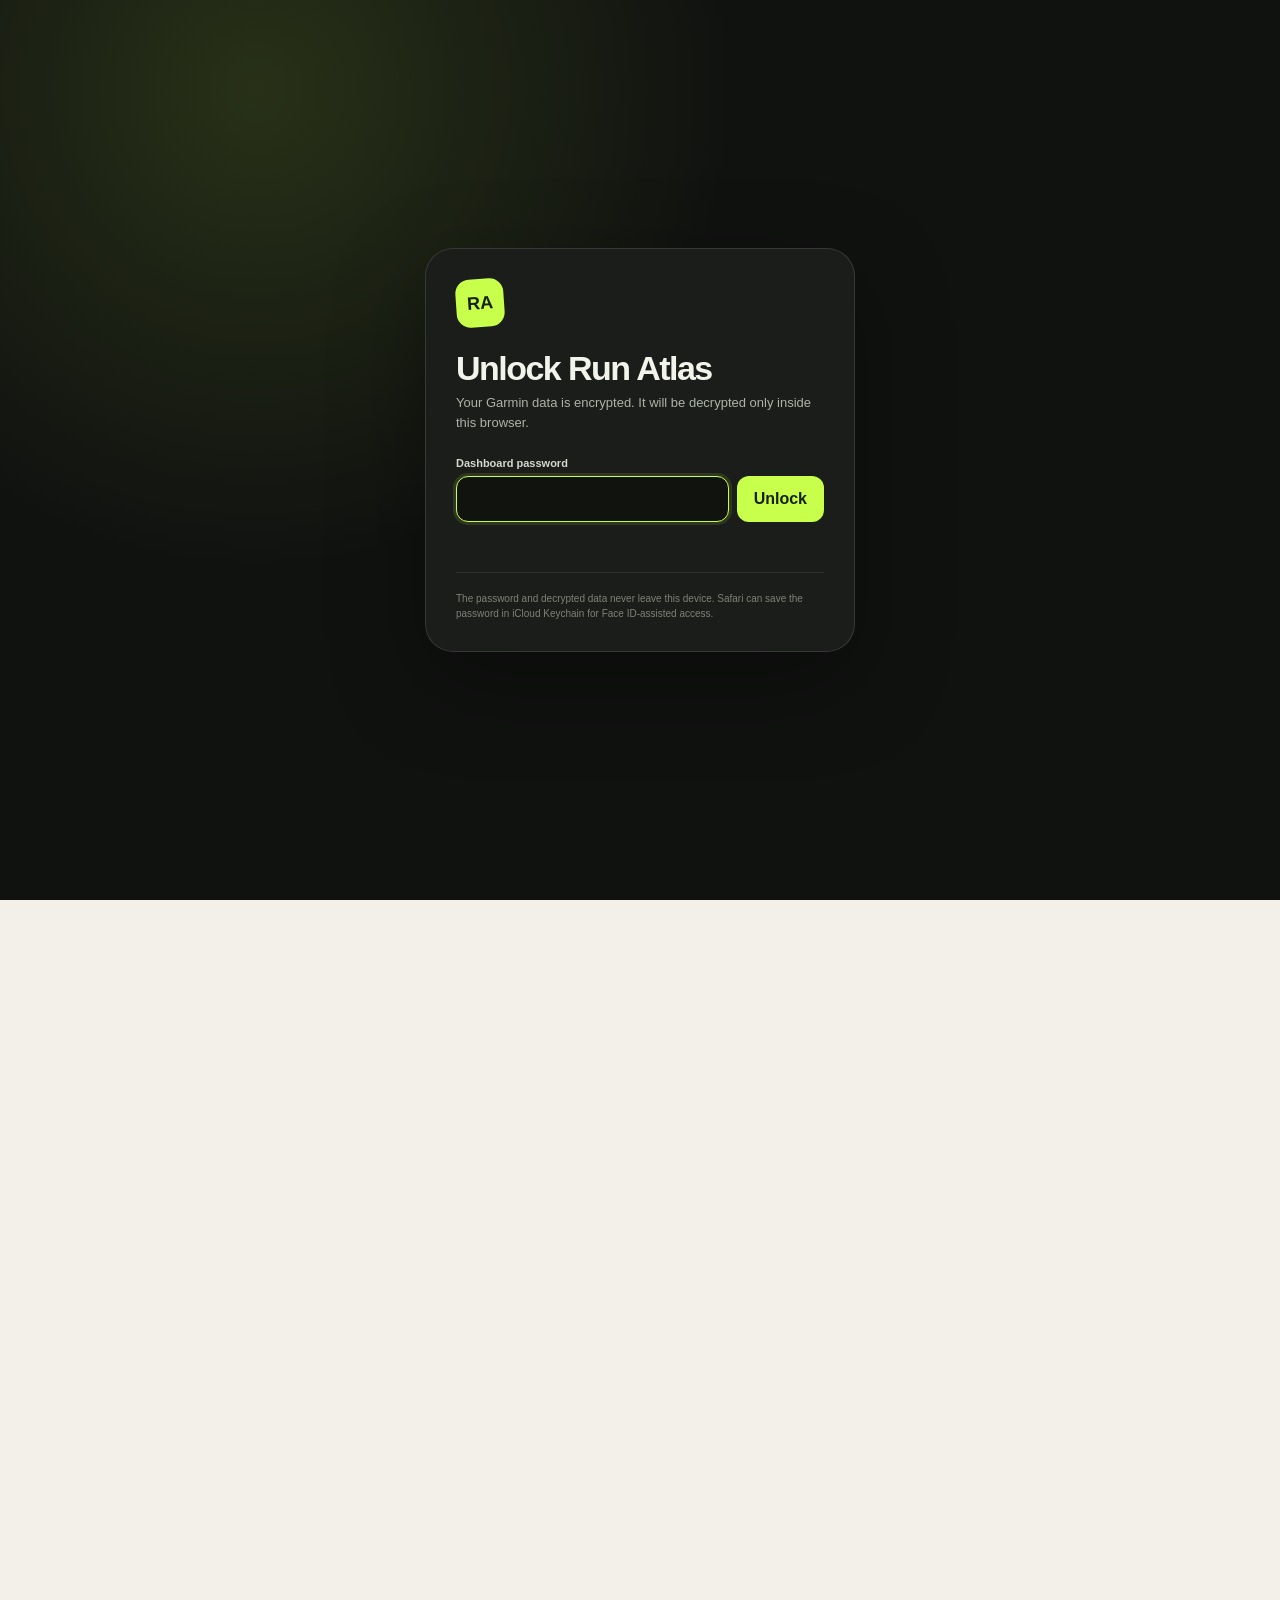
==== commit df14795a: "Update encrypted dashboard" ====
--- a/docs/index.html
+++ b/docs/index.html
@@ -161,7 +161,10 @@
   .trend-line { fill: none; stroke-linecap: round; stroke-linejoin: round; stroke-width: 3; }
   .chart-caption { display: flex; justify-content: space-between; gap: 12px; margin-top: 7px; color: var(--muted); font-size: 10px; }
 
-  .zone-track { display: flex; gap: 3px; height: 16px; margin: 28px 0 18px; border-radius: 999px; overflow: hidden; background: var(--surface-2); }
+  .easy-share { display: flex; align-items: end; gap: 12px; margin-top: 16px; }
+  .easy-share-value { font-size: clamp(48px, 6vw, 72px); line-height: .82; font-weight: 760; letter-spacing: -.06em; }
+  .easy-share-label { max-width: 18ch; padding-bottom: 6px; color: var(--muted); font-size: 12px; line-height: 1.35; }
+  .zone-track { display: flex; gap: 3px; height: 16px; margin: 18px 0 18px; border-radius: 999px; overflow: hidden; background: var(--surface-2); }
   .zone-segment { min-width: 2px; height: 100%; }
   .zone-legend { display: grid; grid-template-columns: repeat(3, 1fr); gap: 10px; }
   .zone-item { font-size: 10px; color: var(--muted); }
@@ -233,8 +236,40 @@
   th { color: var(--faint); font-size: 8px; font-weight: 780; letter-spacing: .08em; text-transform: uppercase; }
   td.num, th.num { text-align: right; font-variant-numeric: tabular-nums; }
   tbody tr:first-child { background: color-mix(in srgb, var(--lime) 11%, transparent); }
+  tbody tr.run-row { cursor: pointer; }
+  tbody tr.run-row:hover { background: color-mix(in srgb, var(--blue) 10%, transparent); }
+  tbody tr.run-row:focus-visible { outline: 2px solid var(--blue); outline-offset: -2px; }
   tbody tr:last-child td { border-bottom: 0; }
   .latest-tag { margin-left: 5px; color: var(--teal); font-size: 8px; font-weight: 800; text-transform: uppercase; }
+  .open-run {
+    margin-top: 16px; padding: 8px 12px; border: 1px solid var(--line); border-radius: 999px;
+    background: var(--surface-2); color: var(--ink); cursor: pointer; font-size: 11px; font-weight: 700;
+  }
+  .run-sheet { position: fixed; inset: 0; z-index: 30; }
+  .run-sheet[hidden] { display: none; }
+  .run-sheet-backdrop { position: absolute; inset: 0; background: rgba(16, 18, 16, .55); }
+  .run-sheet-panel {
+    position: absolute; top: 0; right: 0; bottom: 0; width: min(760px, 100%);
+    overflow: auto; padding: 22px 22px 48px; background: var(--page); color: var(--ink);
+    box-shadow: var(--shadow);
+  }
+  .run-sheet-top { display: flex; justify-content: space-between; gap: 16px; align-items: start; }
+  .run-sheet-kicker { color: var(--blue); font-size: 10px; font-weight: 820; letter-spacing: .11em; text-transform: uppercase; }
+  .run-sheet-panel h3 { margin: 6px 0 0; font-size: clamp(28px, 4vw, 40px); letter-spacing: -.045em; }
+  .run-sheet-meta { margin-top: 8px; color: var(--muted); font-size: 13px; }
+  .run-close {
+    padding: 8px 12px; border: 1px solid var(--line); border-radius: 999px;
+    background: var(--surface); color: var(--ink); cursor: pointer;
+  }
+  .run-insight { margin: 22px 0; padding: 16px 18px; border-radius: 18px; background: var(--surface); border: 1px solid var(--line); font-size: 14px; line-height: 1.5; }
+  .run-facts { display: grid; grid-template-columns: repeat(3, minmax(0, 1fr)); gap: 10px; margin-bottom: 8px; }
+  .run-fact { padding: 12px 14px; border-radius: 14px; background: var(--surface); border: 1px solid var(--line); }
+  .run-fact .label { color: var(--faint); font-size: 9px; letter-spacing: .07em; text-transform: uppercase; }
+  .run-fact .value { margin-top: 4px; font-size: 18px; font-weight: 700; }
+  .run-compare { width: 100%; border-collapse: collapse; margin-top: 8px; font-size: 12px; }
+  .run-compare th, .run-compare td { padding: 8px 6px; border-bottom: 1px solid var(--line); text-align: left; }
+  .run-compare th { color: var(--faint); font-size: 9px; letter-spacing: .06em; text-transform: uppercase; }
+  .run-compare td.num, .run-compare th.num { text-align: right; }
 
   footer { display: flex; justify-content: space-between; gap: 20px; margin-top: 50px; color: var(--faint); font-size: 9px; line-height: 1.5; }
 
@@ -258,7 +293,7 @@
     .periods { margin-bottom: 38px; }
     .distance { font-size: 86px; }
     .hero-stats { grid-template-columns: repeat(2, 1fr); }
-    .recovery-grid { grid-template-columns: repeat(2, 1fr); }
+    .recovery-grid, .run-facts { grid-template-columns: repeat(2, 1fr); }
     .economy-grid { grid-template-columns: 1fr; }
     footer { flex-direction: column; }
   }
@@ -324,7 +359,7 @@
       <div class="grid-2">
         <article class="card">
           <div class="card-title">Weekly distance</div>
-          <div class="card-sub">The last twelve weeks of your current continuous running block.</div>
+          <div class="card-sub">Bar is the week’s total. The dot marks the longest run that week.</div>
           <div id="weekly-chart"></div>
         </article>
         <article class="card">
@@ -368,6 +403,7 @@
           <div class="latest-distance mono"><b id="latest-km">–</b><span> km</span></div>
           <div class="latest-title" id="latest-name"></div>
           <div class="latest-stat-grid" id="latest-stats"></div>
+          <button class="open-run" id="open-latest" type="button">Open this run</button>
         </div>
         <div>
           <div class="read-card">
@@ -405,16 +441,16 @@
         </article>
       </div>
       <article class="card" style="margin-top:12px">
-        <div class="card-title">Cadence inside the latest run</div>
-        <div class="card-sub">Lap-by-lap turnover reveals late-run drift hidden by the activity average.</div>
-        <div id="lap-chart"></div>
+        <div class="card-title">Pace trend</div>
+        <div class="card-sub">Every run in this block. Faster is higher. The aim is for this everyday pace to reach 5:30/km.</div>
+        <div id="easy-pace-chart"></div>
       </article>
     </section>
 
     <section class="section" aria-labelledby="log-title">
       <div class="section-head">
         <div><div class="kicker">Selected period</div><h2 id="log-title">Run log</h2></div>
-        <div class="section-note" id="log-note"></div>
+        <div class="section-note" id="log-note">Select a run to see pace, heart rate, and form kilometre by kilometre.</div>
       </div>
       <div class="card table-wrap">
         <table>
@@ -428,6 +464,28 @@
       </div>
     </section>
   </main>
+
+  <div id="run-sheet" class="run-sheet" hidden>
+    <div class="run-sheet-backdrop" id="run-sheet-backdrop"></div>
+    <div class="run-sheet-panel" role="dialog" aria-modal="true" aria-labelledby="run-sheet-title">
+      <div class="run-sheet-top">
+        <div>
+          <div class="run-sheet-kicker">Run history</div>
+          <h3 id="run-sheet-title">Run</h3>
+          <div class="run-sheet-meta" id="run-sheet-meta"></div>
+        </div>
+        <button class="run-close" id="run-sheet-close" type="button">Close</button>
+      </div>
+      <div class="run-insight" id="run-sheet-insight"></div>
+      <div id="run-sheet-charts"></div>
+      <div class="card-title" style="margin-top:22px">That morning</div>
+      <div class="card-sub">Sleep, HRV, and readiness recorded for this date. Blank means the watch did not store it.</div>
+      <div class="run-facts" id="run-sheet-morning"></div>
+      <div class="card-title" style="margin-top:22px">Similar distance</div>
+      <div class="card-sub" id="run-sheet-similar-note">Recent runs close in distance, newest first.</div>
+      <div class="card table-wrap"><table class="run-compare" id="run-sheet-similar"></table></div>
+    </div>
+  </div>
 
   <footer>
     <span>Personal Garmin dashboard · generated locally · no AI required</span>
@@ -574,6 +632,16 @@
       bar.setAttribute('width', width); bar.setAttribute('height', Math.max(1, H - bottom - y(week.km)));
       bar.setAttribute('rx', 4); bar.setAttribute('fill', i === weekly.length - 1 ? 'var(--lime)' : 'var(--blue)');
       svg.appendChild(bar);
+      if (week.long > 0) {
+        const mark = document.createElementNS(svg.namespaceURI, 'circle');
+        mark.setAttribute('cx', x + width - 1);
+        mark.setAttribute('cy', y(Math.min(week.long, week.km)));
+        mark.setAttribute('r', 4);
+        mark.setAttribute('fill', 'var(--ink)');
+        mark.setAttribute('stroke', 'var(--surface)');
+        mark.setAttribute('stroke-width', 1.5);
+        svg.appendChild(mark);
+      }
       if (i % 2 === 0 || i === weekly.length - 1) {
         const label = document.createElementNS(svg.namespaceURI, 'text');
         label.setAttribute('x', x + width / 2); label.setAttribute('y', H - 6);
@@ -583,8 +651,8 @@
     });
     host.appendChild(svg);
     const caption = el('div', 'chart-caption');
-    caption.appendChild(el('span', null, weekly.length + ' weeks shown'));
-    caption.appendChild(el('span', 'mono', 'Latest ' + weekly[weekly.length - 1].km.toFixed(1) + ' km'));
+    caption.appendChild(el('span', null, 'Dot = longest run'));
+    caption.appendChild(el('span', 'mono', 'Latest week ' + weekly[weekly.length - 1].km.toFixed(1) + ' km'));
     host.appendChild(caption);
   }
 
@@ -596,6 +664,11 @@
       host.appendChild(el('div', 'card-sub', 'No heart-rate zone data in this period.'));
       return;
     }
+    const easyPct = 100 * bands[0] / total;
+    const share = el('div', 'easy-share');
+    share.appendChild(el('div', 'easy-share-value mono', easyPct.toFixed(0) + '%'));
+    share.appendChild(el('div', 'easy-share-label', 'of this period was easy. Most minutes should live here.'));
+    host.appendChild(share);
     const colors = ['var(--teal)', 'var(--orange)', 'var(--rose)'];
     const labels = ['Easy · Z1–2', 'Moderate · Z3', 'Hard · Z4–5'];
     const track = el('div', 'zone-track');
@@ -826,6 +899,248 @@
     host.appendChild(caption);
   }
 
+  function renderEasyPace() {
+    const host = $('easy-pace-chart');
+    const target = 5.5;
+    const rows = DATA.runs.filter(run => run.in_block && run.trend_eligible && run.pace && run.pace >= target - 0.25);
+    if (rows.length < 2) { host.appendChild(el('div', 'card-sub', 'Not enough runs yet to show a pace trend.')); return; }
+    const values = rows.map(run => run.pace);
+    const n = values.length;
+    const xMean = (n - 1) / 2;
+    const yMean = average(values);
+    let num = 0, den = 0;
+    values.forEach((pace, i) => {
+      num += (i - xMean) * (pace - yMean);
+      den += (i - xMean) * (i - xMean);
+    });
+    const slope = den ? num / den : 0;
+    const trendStart = yMean - slope * xMean;
+    const trendEnd = trendStart + slope * (n - 1);
+    const W = 1120, H = 230, left = 42, right = 16, top = 18, bottom = 28;
+    let min = target - 0.45;
+    let max = Math.max(...values) + 0.3;
+    const targetVisible = true;
+    const x = i => left + i * ((W - left - right) / (n - 1));
+    const y = value => top + (value - min) / (max - min) * (H - top - bottom);
+    const svg = document.createElementNS('http://www.w3.org/2000/svg', 'svg');
+    svg.setAttribute('viewBox', `0 0 ${W} ${H}`); svg.setAttribute('class', 'chart');
+    svg.setAttribute('role', 'img'); svg.setAttribute('aria-label', 'Running pace trend, faster toward the top, with a 5:30 target');
+    [0, .5, 1].forEach(ratio => {
+      const gy = top + ratio * (H - top - bottom);
+      const line = document.createElementNS(svg.namespaceURI, 'line');
+      [['x1', left], ['x2', W - right], ['y1', gy], ['y2', gy], ['class', 'grid-line']].forEach(([k, v]) => line.setAttribute(k, v));
+      svg.appendChild(line);
+      const label = document.createElementNS(svg.namespaceURI, 'text');
+      label.setAttribute('x', 0); label.setAttribute('y', gy + 3); label.setAttribute('class', 'axis-label');
+      label.textContent = fmtPace(min + ratio * (max - min)); svg.appendChild(label);
+    });
+    if (targetVisible) {
+      const guide = document.createElementNS(svg.namespaceURI, 'line');
+      [['x1', left], ['x2', W - right], ['y1', y(target)], ['y2', y(target)]].forEach(([k, v]) => guide.setAttribute(k, v));
+      guide.setAttribute('stroke', 'var(--lime)');
+      guide.setAttribute('stroke-width', 1.5);
+      guide.setAttribute('stroke-dasharray', '5 5');
+      svg.appendChild(guide);
+      const guideLabel = document.createElementNS(svg.namespaceURI, 'text');
+      guideLabel.setAttribute('x', W - right); guideLabel.setAttribute('y', y(target) - 6);
+      guideLabel.setAttribute('text-anchor', 'end'); guideLabel.setAttribute('class', 'axis-label');
+      guideLabel.textContent = '5:30'; svg.appendChild(guideLabel);
+    }
+    const trend = document.createElementNS(svg.namespaceURI, 'path');
+    trend.setAttribute('d', `M ${x(0).toFixed(1)} ${y(trendStart).toFixed(1)} L ${x(n - 1).toFixed(1)} ${y(trendEnd).toFixed(1)}`);
+    trend.setAttribute('fill', 'none'); trend.setAttribute('stroke', 'var(--lime)');
+    trend.setAttribute('stroke-width', 2); trend.setAttribute('stroke-linecap', 'round');
+    svg.appendChild(trend);
+    const path = document.createElementNS(svg.namespaceURI, 'path');
+    path.setAttribute('d', rows.map((row, i) => `${i ? 'L' : 'M'} ${x(i).toFixed(1)} ${y(row.pace).toFixed(1)}`).join(' '));
+    path.setAttribute('class', 'trend-line'); path.setAttribute('stroke', 'var(--teal)'); path.setAttribute('opacity', '0.45');
+    svg.appendChild(path);
+    rows.forEach((row, i) => {
+      const circle = document.createElementNS(svg.namespaceURI, 'circle');
+      circle.setAttribute('cx', x(i)); circle.setAttribute('cy', y(row.pace));
+      circle.setAttribute('r', i === n - 1 ? 6 : 2.6);
+      circle.setAttribute('fill', i === n - 1 ? 'var(--lime)' : 'var(--teal)');
+      svg.appendChild(circle);
+    });
+    host.appendChild(svg);
+    const gained = Math.round((trendStart - trendEnd) * 60);
+    const gap = Math.round((values[n - 1] - target) * 60);
+    const direction = gained > 3 ? `${gained} sec/km faster across the block`
+      : gained < -3 ? `${Math.abs(gained)} sec/km slower across the block`
+      : 'Pace is roughly flat across the block';
+    const caption = el('div', 'chart-caption');
+    caption.appendChild(el('span', null, direction + ' · line is the trend'));
+    caption.appendChild(el('span', 'mono', `Latest ${fmtPace(values[n - 1])}/km · ${gap > 0 ? gap + ' sec from 5:30' : 'at 5:30'}`));
+    host.appendChild(caption);
+  }
+
+  function usefulLaps(run) {
+    return (run.laps || []).filter(lap => lap.pace && lap.distance_km >= 0.4);
+  }
+
+  function runInsight(run) {
+    const laps = usefulLaps(run);
+    if (laps.length < 2) return 'This run does not have enough splits to show how it unfolded.';
+    const half = Math.floor(laps.length / 2);
+    const avgField = (rows, field) => average(rows.map(row => row[field]).filter(value => value != null));
+    const paceDelta = avgField(laps.slice(half), 'pace') - avgField(laps.slice(0, half), 'pace');
+    const hrFront = avgField(laps.slice(0, half), 'avg_hr');
+    const hrBack = avgField(laps.slice(half), 'avg_hr');
+    const hrDelta = hrFront != null && hrBack != null ? hrBack - hrFront : null;
+    const paceSecs = Math.abs(Math.round(paceDelta * 60));
+    let text;
+    if (hrDelta != null && paceDelta > 0.05 && hrDelta > 3) {
+      text = `The back half slowed by ${paceSecs} sec/km while heart rate rose ${Math.round(hrDelta)} bpm. The pace got more expensive.`;
+    } else if (hrDelta != null && Math.abs(paceDelta) <= 0.05 && hrDelta > 4) {
+      text = `Pace held, but heart rate climbed ${Math.round(hrDelta)} bpm in the back half. Same speed, higher cost.`;
+    } else if (paceDelta < -0.08 && hrDelta != null && hrDelta > 6) {
+      text = `The finish was ${paceSecs} sec/km faster and heart rate jumped ${Math.round(hrDelta)} bpm. That ending was a surge.`;
+    } else if (paceDelta < -0.05) {
+      text = `The back half was ${paceSecs} sec/km faster than the front.`;
+    } else {
+      text = hrDelta == null
+        ? 'Pace stayed even across the run.'
+        : `Pace stayed even, with heart rate ${hrDelta >= 0 ? 'up' : 'down'} ${Math.abs(Math.round(hrDelta))} bpm in the back half.`;
+    }
+    let jump = null;
+    for (let i = 1; i < laps.length; i++) {
+      if (laps[i].avg_hr == null || laps[i - 1].avg_hr == null) continue;
+      const rise = laps[i].avg_hr - laps[i - 1].avg_hr;
+      if (!jump || rise > jump.rise) jump = { rise, lap: laps[i].lap };
+    }
+    if (jump && jump.rise >= 5) text += ` The sharpest heart-rate rise was +${Math.round(jump.rise)} bpm into km ${jump.lap}.`;
+    return text;
+  }
+
+  function splitChart(points, field, options) {
+    const usable = points.filter(point => point[field] != null);
+    if (usable.length < 2) return null;
+    const { color, aria, format, invert } = options;
+    const W = 680, H = 180, left = 42, right = 10, top = 16, bottom = 26;
+    const values = usable.map(point => point[field]);
+    let min = Math.min(...values), max = Math.max(...values);
+    const pad = (max - min || 1) * .15;
+    min -= pad; max += pad;
+    const x = i => left + (usable.length === 1 ? 0 : i * ((W - left - right) / (usable.length - 1)));
+    const y = value => invert
+      ? top + (value - min) / (max - min) * (H - top - bottom)
+      : top + (max - value) / (max - min) * (H - top - bottom);
+    const svg = document.createElementNS('http://www.w3.org/2000/svg', 'svg');
+    svg.setAttribute('viewBox', `0 0 ${W} ${H}`); svg.setAttribute('class', 'chart');
+    svg.setAttribute('role', 'img'); svg.setAttribute('aria-label', aria);
+    [0, 1].forEach(ratio => {
+      const gy = top + ratio * (H - top - bottom);
+      const line = document.createElementNS(svg.namespaceURI, 'line');
+      [['x1', left], ['x2', W - right], ['y1', gy], ['y2', gy], ['class', 'grid-line']].forEach(([k, v]) => line.setAttribute(k, v));
+      svg.appendChild(line);
+      const label = document.createElementNS(svg.namespaceURI, 'text');
+      label.setAttribute('x', 0); label.setAttribute('y', gy + 3); label.setAttribute('class', 'axis-label');
+      const axisValue = invert ? min + ratio * (max - min) : max - ratio * (max - min);
+      label.textContent = format(axisValue); svg.appendChild(label);
+    });
+    const path = document.createElementNS(svg.namespaceURI, 'path');
+    path.setAttribute('d', usable.map((point, i) => `${i ? 'L' : 'M'} ${x(i).toFixed(1)} ${y(point[field]).toFixed(1)}`).join(' '));
+    path.setAttribute('class', 'trend-line'); path.setAttribute('stroke', color); svg.appendChild(path);
+    usable.forEach((point, i) => {
+      const dot = document.createElementNS(svg.namespaceURI, 'circle');
+      dot.setAttribute('cx', x(i)); dot.setAttribute('cy', y(point[field])); dot.setAttribute('r', 3.5);
+      dot.setAttribute('fill', 'var(--surface)'); dot.setAttribute('stroke', color); dot.setAttribute('stroke-width', 2);
+      svg.appendChild(dot);
+      if (usable.length <= 14 || i % 2 === 0 || i === usable.length - 1) {
+        const label = document.createElementNS(svg.namespaceURI, 'text');
+        label.setAttribute('x', x(i)); label.setAttribute('y', H - 4); label.setAttribute('text-anchor', 'middle'); label.setAttribute('class', 'axis-label');
+        label.textContent = point.lap; svg.appendChild(label);
+      }
+    });
+    return svg;
+  }
+
+  function addSplitCard(host, title, sub, chart) {
+    const card = el('article', 'card');
+    card.style.marginTop = '12px';
+    card.appendChild(el('div', 'card-title', title));
+    card.appendChild(el('div', 'card-sub', sub));
+    if (chart) card.appendChild(chart);
+    else card.appendChild(el('div', 'card-sub', 'Not recorded on this run.'));
+    host.appendChild(card);
+  }
+
+  function fact(label, value) {
+    const node = el('div', 'run-fact');
+    node.appendChild(el('div', 'label', label));
+    node.appendChild(el('div', 'value mono', value));
+    return node;
+  }
+
+  function openRun(run) {
+    $('run-sheet-title').textContent = run.name || 'Run';
+    $('run-sheet-meta').textContent = `${shortDate(run.date)} · ${run.dist_km.toFixed(2)} km · ${run.pace_str}/km · ${run.avg_hr ? Math.round(run.avg_hr) + ' bpm' : 'no heart rate'}`;
+    $('run-sheet-insight').textContent = runInsight(run);
+    const charts = $('run-sheet-charts');
+    charts.innerHTML = '';
+    const laps = usefulLaps(run);
+    addSplitCard(charts, 'Pace by kilometre', 'Faster is higher on the chart.', splitChart(laps, 'pace', {
+      color: 'var(--blue)', aria: 'Pace by kilometre', invert: true, format: value => fmtPace(value)
+    }));
+    addSplitCard(charts, 'Heart rate by kilometre', 'A rising line at the same pace means the run got more expensive.', splitChart(laps, 'avg_hr', {
+      color: 'var(--rose)', aria: 'Heart rate by kilometre', invert: false, format: value => Math.round(value).toString()
+    }));
+    addSplitCard(charts, 'Cadence by kilometre', 'Look for a drop in the back half.', splitChart(laps, 'cadence', {
+      color: 'var(--teal)', aria: 'Cadence by kilometre', invert: false, format: value => Math.round(value).toString()
+    }));
+    addSplitCard(charts, 'Ground contact by kilometre', 'Lower is lighter. A late rise means form got heavier.', splitChart(laps, 'gct', {
+      color: 'var(--orange)', aria: 'Ground contact by kilometre', invert: true, format: value => Math.round(value).toString()
+    }));
+
+    const morning = (DATA.wellness || []).find(day => day.date === run.date) || {};
+    const morningHost = $('run-sheet-morning');
+    morningHost.innerHTML = '';
+    [
+      ['Sleep', morning.sleep_score != null ? morning.sleep_score.toFixed(0) : '–'],
+      ['HRV', morning.hrv != null ? Math.round(morning.hrv) + ' ms' : '–'],
+      ['Readiness', morning.readiness != null ? morning.readiness.toFixed(0) : '–']
+    ].forEach(([label, value]) => morningHost.appendChild(fact(label, value)));
+
+    const peers = DATA.runs.filter(other =>
+      other.datetime < run.datetime && other.pace &&
+      Math.abs(other.dist_km - run.dist_km) <= Math.max(1.5, run.dist_km * 0.2)
+    ).slice(-5).reverse();
+    const table = $('run-sheet-similar');
+    table.innerHTML = '';
+    const head = document.createElement('tr');
+    ['Date', 'Distance', 'Pace', 'HR', 'Cadence', 'Today vs that run'].forEach((label, index) => {
+      head.appendChild(el('th', index ? 'num' : '', label));
+    });
+    const thead = document.createElement('thead');
+    thead.appendChild(head);
+    table.appendChild(thead);
+    const body = document.createElement('tbody');
+    const thisRow = document.createElement('tr');
+    [shortDate(run.date), run.dist_km.toFixed(1) + ' km', run.pace_str, run.avg_hr ? Math.round(run.avg_hr) : '–', run.cadence ? run.cadence.toFixed(0) : '–', 'This run']
+      .forEach((value, index) => thisRow.appendChild(el('td', index ? 'num mono' : '', value)));
+    body.appendChild(thisRow);
+    peers.forEach(other => {
+      const row = document.createElement('tr');
+      const paceDelta = other.pace && run.pace ? Math.round((run.pace - other.pace) * 60) : null;
+      const versus = paceDelta == null ? '–' : paceDelta === 0 ? 'Same pace' : `${Math.abs(paceDelta)}s ${paceDelta > 0 ? 'slower' : 'faster'}`;
+      [shortDate(other.date), other.dist_km.toFixed(1) + ' km', other.pace_str, other.avg_hr ? Math.round(other.avg_hr) : '–', other.cadence ? other.cadence.toFixed(0) : '–', versus]
+        .forEach((value, index) => row.appendChild(el('td', index ? 'num mono' : '', value)));
+      body.appendChild(row);
+    });
+    table.appendChild(body);
+    $('run-sheet-similar-note').textContent = peers.length
+      ? 'This run is the first row. The last column says whether today was faster or slower than that earlier run.'
+      : 'No earlier run was close enough in distance to compare.';
+    $('run-sheet').hidden = false;
+    document.body.style.overflow = 'hidden';
+    $('run-sheet-close').focus();
+  }
+
+  function closeRun() {
+    $('run-sheet').hidden = true;
+    document.body.style.overflow = '';
+  }
+
   function renderLaps() {
     const host = $('lap-chart'), laps = (LATEST.laps || []).filter(lap => lap.cadence != null);
     if (laps.length < 2) { host.appendChild(el('div', 'card-sub', 'No lap-level cadence recorded.')); return; }
@@ -866,9 +1181,17 @@
   function renderLog(rows) {
     const host = $('log-body'); host.innerHTML = '';
     const sorted = rows.slice().sort((a,b)=>b.datetime.localeCompare(a.datetime));
-    $('log-note').textContent = `${sorted.length} runs in the selected period.`;
-    sorted.forEach((run,index)=>{
+    $('log-note').textContent = `${sorted.length} runs in the selected period. Select one to see how it unfolded.`;
+    sorted.forEach(run => {
       const tr=document.createElement('tr'), date=el('td',null,shortDate(run.date));
+      tr.className = 'run-row';
+      tr.tabIndex = 0;
+      tr.setAttribute('role', 'button');
+      tr.setAttribute('aria-label', `Open run on ${shortDate(run.date)}`);
+      tr.addEventListener('click', () => openRun(run));
+      tr.addEventListener('keydown', event => {
+        if (event.key === 'Enter' || event.key === ' ') { event.preventDefault(); openRun(run); }
+      });
       if(run.datetime===LATEST.datetime) date.appendChild(el('span','latest-tag','latest'));
       tr.appendChild(date);
       [
@@ -889,8 +1212,14 @@
   $('cadence-latest').textContent = LATEST.cadence ? LATEST.cadence.toFixed(1) + ' spm' : '–';
   renderTrend('cadence-chart','cadence',0,'spm','var(--blue)','Cadence over the current block');
   renderTrend('efficiency-chart','efficiency',2,'m/beat','var(--teal)','Aerobic efficiency over the current block');
-  renderLaps();
+  renderEasyPace();
   renderHero();
+  $('open-latest').addEventListener('click', () => openRun(LATEST));
+  $('run-sheet-close').addEventListener('click', closeRun);
+  $('run-sheet-backdrop').addEventListener('click', closeRun);
+  document.addEventListener('keydown', event => {
+    if (event.key === 'Escape' && !$('run-sheet').hidden) closeRun();
+  });
 
   document.querySelectorAll('.periods button').forEach(button => button.addEventListener('click', () => {
     activePeriod = button.dataset.period;
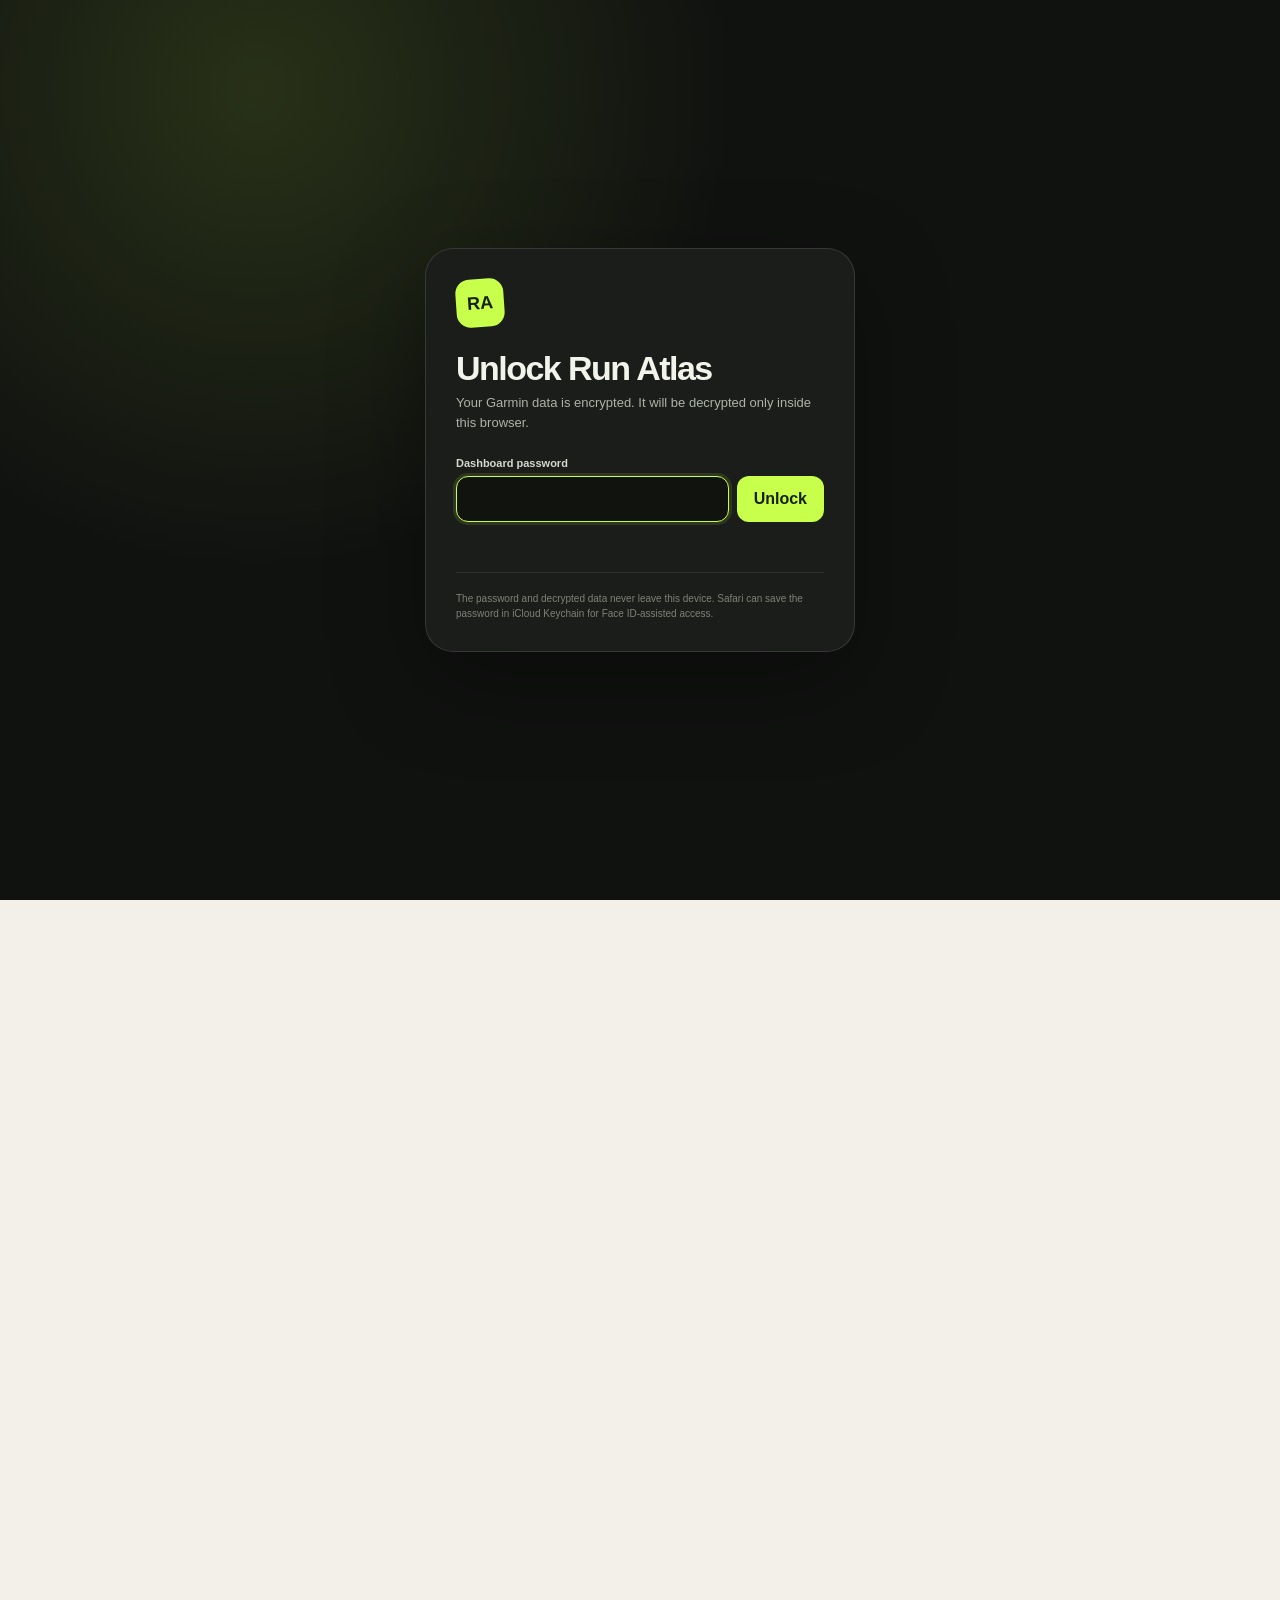
==== commit eb649b0b: "Update encrypted dashboard" ====
--- a/docs/index.html
+++ b/docs/index.html
@@ -185,6 +185,24 @@
   }
   .vo2-reading strong { font-size: 62px; line-height: 1; font-weight: 530; letter-spacing: -.055em; }
   .vo2-reading span { margin-top: 12px; font-size: 18px; }
+  .long-card {
+    display: grid; grid-template-columns: minmax(180px, .4fr) minmax(0, 1.6fr);
+    gap: clamp(20px, 4vw, 48px); align-items: center;
+  }
+  .long-kicker { color: var(--muted); font-size: 12px; }
+  .long-distance {
+    display: flex; align-items: end; gap: 8px; margin: 8px 0 6px;
+    font-size: clamp(56px, 8vw, 84px); line-height: .8; font-weight: 720; letter-spacing: -.06em;
+  }
+  .long-distance span { padding-bottom: .12em; font-size: 18px; letter-spacing: 0; color: var(--muted); font-weight: 560; }
+  .long-status { font-size: clamp(22px, 3vw, 32px); letter-spacing: -.04em; line-height: 1.05; }
+  .long-note { margin-top: 10px; color: var(--muted); font-size: 13px; }
+  .long-road { display: block; width: 100%; height: auto; overflow: visible; }
+  .long-road-base { fill: var(--surface-2); }
+  .long-road-fill { }
+  .long-tick { stroke: var(--faint); stroke-width: 1.5; }
+  .long-tick-label { fill: var(--faint); font-size: 11px; }
+
   .vo2-title { display: flex; align-items: center; gap: 9px; color: var(--muted); font-size: 12px; }
   .vo2-title-mark { color: var(--teal); font-size: 18px; }
   .vo2-context h3 { margin: 10px 0 8px; font-size: clamp(25px, 3vw, 36px); letter-spacing: -.045em; }
@@ -274,7 +292,7 @@
   footer { display: flex; justify-content: space-between; gap: 20px; margin-top: 50px; color: var(--faint); font-size: 9px; line-height: 1.5; }
 
   @media (max-width: 900px) {
-    .hero-grid, .vo2-card, .latest-card { grid-template-columns: 1fr; }
+    .hero-grid, .vo2-card, .latest-card, .long-card { grid-template-columns: 1fr; }
     .hero-aside { max-width: 520px; }
     .recovery-grid { grid-template-columns: repeat(3, 1fr); }
     .economy-grid { grid-template-columns: repeat(2, 1fr); }
@@ -392,6 +410,22 @@
       </article>
     </section>
 
+    <section class="section" aria-labelledby="long-title">
+      <div class="section-head">
+        <div><div class="kicker">One continuous run</div><h2 id="long-title">Half marathon distance</h2></div>
+        <div class="section-note">The road is 21.1 km. The marker is the furthest you have gone in a single run.</div>
+      </div>
+      <article class="card long-card">
+        <div>
+          <div class="long-kicker">Longest single run</div>
+          <div class="long-distance mono"><b id="long-km">–</b><span>km</span></div>
+          <div class="long-status" id="long-status">Building</div>
+          <div class="long-note" id="long-note"></div>
+        </div>
+        <svg class="long-road" id="long-road" viewBox="0 0 680 150" role="img" aria-label="Progress of the longest run toward 21.1 kilometres"></svg>
+      </article>
+    </section>
+
     <section class="section" aria-labelledby="latest-title">
       <div class="section-head">
         <div><div class="kicker">Most recent activity</div><h2 id="latest-title">Latest run</h2></div>
@@ -442,7 +476,7 @@
       </div>
       <article class="card" style="margin-top:12px">
         <div class="card-title">Pace trend</div>
-        <div class="card-sub">Every run in this block. Faster is higher. The aim is for this everyday pace to reach 5:30/km.</div>
+        <div class="card-sub">Every run in this block. Faster is higher. The line shows whether everyday pace is coming down.</div>
         <div id="easy-pace-chart"></div>
       </article>
     </section>
@@ -781,6 +815,62 @@
     const pace = paceDelta != null ? ` Pace was ${Math.abs(paceDelta * 60).toFixed(0)} sec/km ${paceDelta > 0 ? 'slower' : 'faster'} than the prior run.` : '';
     const finish = LATEST.decoupling != null ? ` Back-half pace change: ${signed(LATEST.decoupling, 1)}%.` : '';
     return opening + pace + ' Read these together rather than chasing turnover alone.' + finish;
+  }
+
+  function renderLongRun() {
+    const HALF = 21.1;
+    const road = $('long-road');
+    const runs = DATA.runs.filter(run => run.in_block && run.dist_km);
+    if (!runs.length) {
+      $('long-km').textContent = '–';
+      $('long-status').textContent = 'No runs yet';
+      return;
+    }
+    const longest = runs.reduce((best, run) => {
+      if (run.dist_km > best.dist_km + 0.05) return run;
+      if (Math.abs(run.dist_km - best.dist_km) <= 0.05 && run.datetime > best.datetime) return run;
+      return best;
+    });
+    const covered = Math.min(longest.dist_km, HALF);
+    const done = longest.dist_km >= HALF - 0.05;
+    const laps = (longest.laps || []).filter(lap => lap.avg_hr != null && lap.distance_km >= 0.4);
+    let body = 'unknown';
+    if (laps.length >= 4) {
+      const half = Math.floor(laps.length / 2);
+      const mean = rows => average(rows.map(lap => lap.avg_hr));
+      const rise = mean(laps.slice(half)) - mean(laps.slice(0, half));
+      body = rise >= 8 ? 'hot' : 'calm';
+    }
+    const color = body === 'hot' ? 'var(--orange)' : 'var(--teal)';
+    $('long-km').textContent = longest.dist_km.toFixed(1);
+    $('long-status').textContent = done ? 'Distance covered' : 'Still short of 21.1';
+    const phrase = body === 'hot' ? 'heart rate climbed in the second half'
+      : body === 'calm' ? 'finish stayed calm'
+      : 'heart-rate splits were not recorded';
+    $('long-note').textContent = `${shortDate(longest.date)} · ${phrase}`;
+
+    const ns = road.namespaceURI;
+    const x0 = 16, x1 = 664, y = 62, h = 28;
+    const span = x1 - x0;
+    const at = km => x0 + span * (km / HALF);
+    const fillW = Math.max(h, span * (covered / HALF));
+    const add = (tag, attrs) => {
+      const node = document.createElementNS(ns, tag);
+      Object.entries(attrs).forEach(([key, value]) => node.setAttribute(key, value));
+      road.appendChild(node);
+      return node;
+    };
+    add('rect', { x: x0, y: y - h / 2, width: span, height: h, rx: h / 2, class: 'long-road-base' });
+    add('rect', { x: x0, y: y - h / 2, width: fillW, height: h, rx: h / 2, fill: color });
+    [10, 15, 21.1].forEach(km => {
+      const x = at(km);
+      add('line', { x1: x, x2: x, y1: y + h / 2 + 10, y2: y + h / 2 + 18, class: 'long-tick' });
+      const label = add('text', { x, y: y + h / 2 + 36, 'text-anchor': 'middle', class: 'long-tick-label' });
+      label.textContent = km === 21.1 ? '21.1' : String(km);
+    });
+    const markerX = x0 + fillW - h / 2;
+    add('circle', { cx: markerX, cy: y, r: 16, fill: color, stroke: 'var(--surface)', 'stroke-width': 4 });
+    add('circle', { cx: markerX, cy: y, r: 5, fill: 'var(--surface)' });
   }
 
   function renderLatest() {
@@ -901,9 +991,12 @@
 
   function renderEasyPace() {
     const host = $('easy-pace-chart');
-    const target = 5.5;
-    const rows = DATA.runs.filter(run => run.in_block && run.trend_eligible && run.pace && run.pace >= target - 0.25);
-    if (rows.length < 2) { host.appendChild(el('div', 'card-sub', 'Not enough runs yet to show a pace trend.')); return; }
+    const pool = DATA.runs.filter(run => run.in_block && run.trend_eligible && run.pace);
+    if (pool.length < 2) { host.appendChild(el('div', 'card-sub', 'Not enough runs yet to show a pace trend.')); return; }
+    const sorted = pool.map(run => run.pace).slice().sort((a, b) => a - b);
+    const mid = sorted[Math.floor(sorted.length / 2)];
+    const kept = pool.filter(run => run.pace > mid - 1.25);
+    const rows = kept.length >= 2 ? kept : pool;
     const values = rows.map(run => run.pace);
     const n = values.length;
     const xMean = (n - 1) / 2;
@@ -917,14 +1010,14 @@
     const trendStart = yMean - slope * xMean;
     const trendEnd = trendStart + slope * (n - 1);
     const W = 1120, H = 230, left = 42, right = 16, top = 18, bottom = 28;
-    let min = target - 0.45;
-    let max = Math.max(...values) + 0.3;
-    const targetVisible = true;
+    let min = Math.min(...values), max = Math.max(...values);
+    const pad = Math.max(0.12, (max - min) * 0.18);
+    min -= pad; max += pad;
     const x = i => left + i * ((W - left - right) / (n - 1));
     const y = value => top + (value - min) / (max - min) * (H - top - bottom);
     const svg = document.createElementNS('http://www.w3.org/2000/svg', 'svg');
     svg.setAttribute('viewBox', `0 0 ${W} ${H}`); svg.setAttribute('class', 'chart');
-    svg.setAttribute('role', 'img'); svg.setAttribute('aria-label', 'Running pace trend, faster toward the top, with a 5:30 target');
+    svg.setAttribute('role', 'img'); svg.setAttribute('aria-label', 'Running pace trend, faster toward the top');
     [0, .5, 1].forEach(ratio => {
       const gy = top + ratio * (H - top - bottom);
       const line = document.createElementNS(svg.namespaceURI, 'line');
@@ -934,18 +1027,6 @@
       label.setAttribute('x', 0); label.setAttribute('y', gy + 3); label.setAttribute('class', 'axis-label');
       label.textContent = fmtPace(min + ratio * (max - min)); svg.appendChild(label);
     });
-    if (targetVisible) {
-      const guide = document.createElementNS(svg.namespaceURI, 'line');
-      [['x1', left], ['x2', W - right], ['y1', y(target)], ['y2', y(target)]].forEach(([k, v]) => guide.setAttribute(k, v));
-      guide.setAttribute('stroke', 'var(--lime)');
-      guide.setAttribute('stroke-width', 1.5);
-      guide.setAttribute('stroke-dasharray', '5 5');
-      svg.appendChild(guide);
-      const guideLabel = document.createElementNS(svg.namespaceURI, 'text');
-      guideLabel.setAttribute('x', W - right); guideLabel.setAttribute('y', y(target) - 6);
-      guideLabel.setAttribute('text-anchor', 'end'); guideLabel.setAttribute('class', 'axis-label');
-      guideLabel.textContent = '5:30'; svg.appendChild(guideLabel);
-    }
     const trend = document.createElementNS(svg.namespaceURI, 'path');
     trend.setAttribute('d', `M ${x(0).toFixed(1)} ${y(trendStart).toFixed(1)} L ${x(n - 1).toFixed(1)} ${y(trendEnd).toFixed(1)}`);
     trend.setAttribute('fill', 'none'); trend.setAttribute('stroke', 'var(--lime)');
@@ -964,13 +1045,12 @@
     });
     host.appendChild(svg);
     const gained = Math.round((trendStart - trendEnd) * 60);
-    const gap = Math.round((values[n - 1] - target) * 60);
     const direction = gained > 3 ? `${gained} sec/km faster across the block`
       : gained < -3 ? `${Math.abs(gained)} sec/km slower across the block`
       : 'Pace is roughly flat across the block';
     const caption = el('div', 'chart-caption');
     caption.appendChild(el('span', null, direction + ' · line is the trend'));
-    caption.appendChild(el('span', 'mono', `Latest ${fmtPace(values[n - 1])}/km · ${gap > 0 ? gap + ' sec from 5:30' : 'at 5:30'}`));
+    caption.appendChild(el('span', 'mono', `Latest ${fmtPace(values[n - 1])}/km`));
     host.appendChild(caption);
   }
 
@@ -1207,6 +1287,7 @@
   $('updated').textContent = `Data through ${shortDate(LATEST.date)} · ${DATA.runs.length} runs stored`;
   renderWeekly();
   renderVo2();
+  renderLongRun();
   renderLatest();
   renderRecovery();
   $('cadence-latest').textContent = LATEST.cadence ? LATEST.cadence.toFixed(1) + ' spm' : '–';
